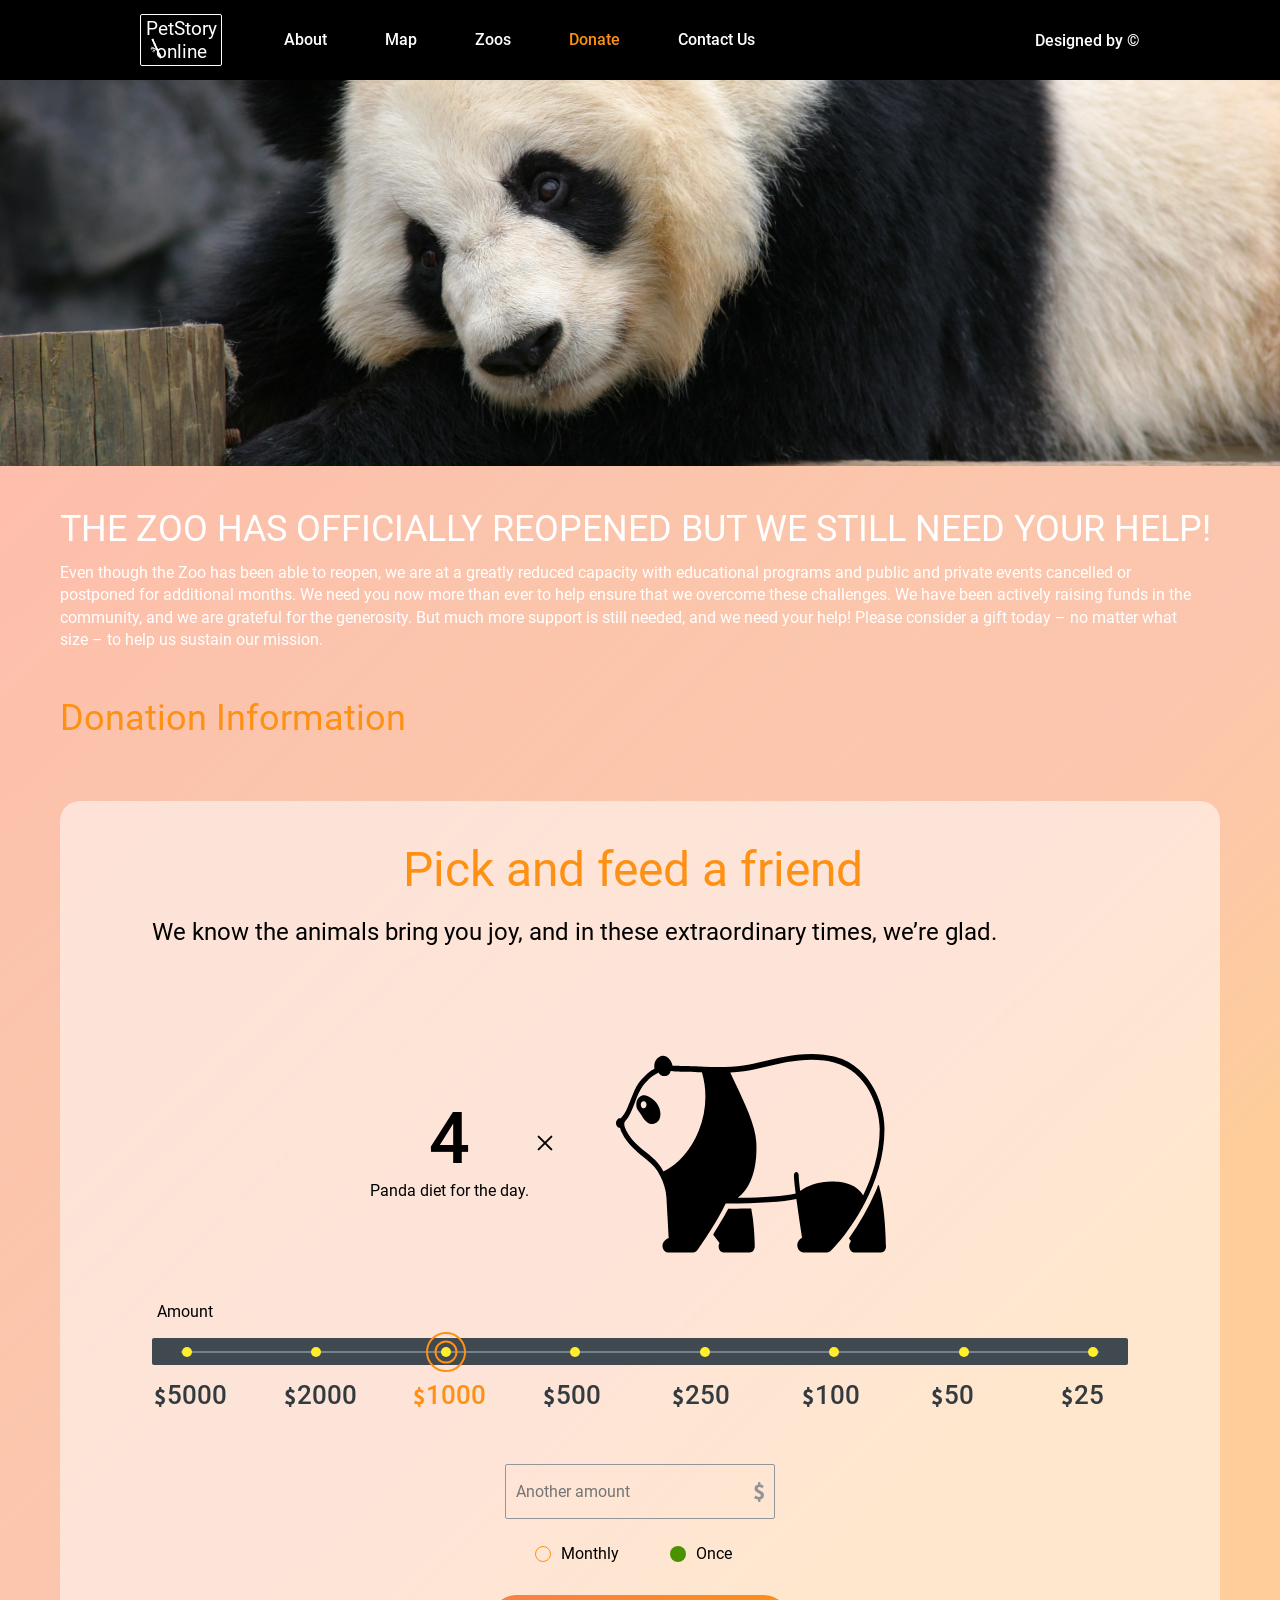
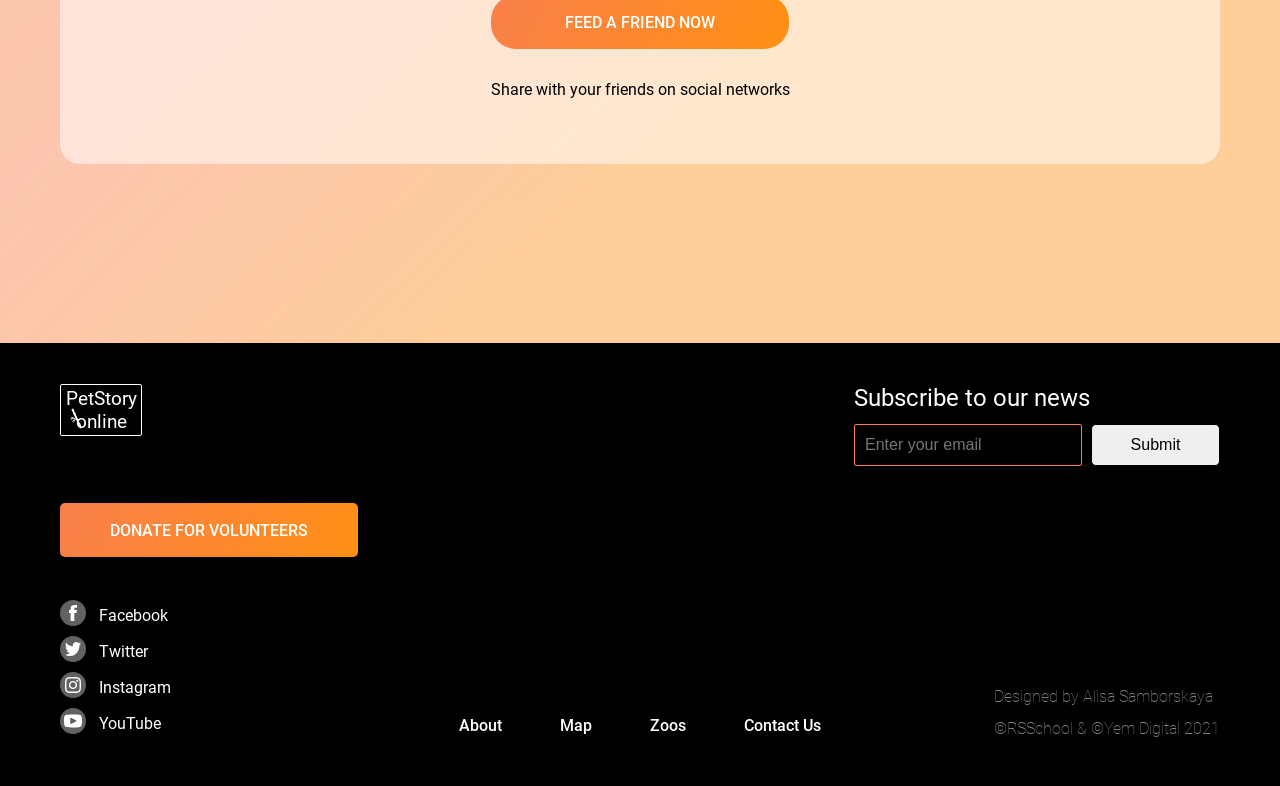
==== online-zoo/pages/donate/index.html @ b8d18939 "refactor: change period input and watch block structure" ====
<!DOCTYPE html>
<html lang="en">
<head>
    <meta charset="UTF-8">
    <meta http-equiv="X-UA-Compatible" content="IE=edge">
    <meta name="viewport" content="width=device-width, initial-scale=1.0">
    <title>Online Zoo</title>
    <link href="style.css" rel="stylesheet">
    <link rel="icon" href="../../assets/icons/panda_icon.png">
</head>
<body>
    <header class="header">
        <div class="nav-wrapper">
            <a href="../../pages/main/index.html" class="logo">
                <h1 class="logo-text">PetStory online</h1>
                <img class="logo-bamboo" src="../../assets/icons/bamboo.svg" alt="Bamboo">
            </a>
            <nav class="nav">
                <ul class="nav-list">
                    <li><a href="../main/index.html" class="nav-link">About</a></li>
                    <li><a href="#map" class="nav-link">Map</a></li>
                    <li><a href="#zoos" class="nav-link">Zoos</a></li>
                    <li><a href="../../pages/donate/index.html" class="nav-link active-link">Donate</a></li>
                    <li><a href="#contacts" class="nav-link">Contact Us</a></li>
                </ul>
            </nav>
        </div>
        <a href="https://www.figma.com/file/jfEFwkXVj1WRq7sUHDr8os/PetStory-online" target="_blank" class="header-credits">Designed by ©</a>
    </header>
    <main class="main">
        <div class="panda-gif-wrapper">
            <div class="panda-gif"></div>
            <div class="panda-text">Thanks for your donation!</div>
        </div>
        <section class="panda-block"></section>
        <section class="donations">
            <div class="donation-wrapper">
                <h2 class="donation-title">THE ZOO HAS OFFICIALLY REOPENED BUT WE STILL NEED YOUR HELP!</h2>
                <div class="donation-description">
                    Even though the Zoo has been able to reopen, we are at a greatly reduced capacity with educational programs and public and private events cancelled or postponed for additional months. We need you now more than ever to help ensure that we overcome these challenges. We have been actively raising funds in the community, and we are grateful for the generosity.  But much more support is still needed, and we need your help! Please consider a gift today – no matter what size – to help us sustain our mission.
                </div>
                <div class="donation-subtitle">Donation Information</div>
                <div class="donation-info-block">
                    <h2 class="info-title">Pick and feed a friend</h2>
                    <div class="info-description">We know the animals bring you joy, and in these extraordinary times, we’re glad.</div>
                    <div class="diet-block">
                        <div class="diet-amount">
                            <div class="diet-amount-number">4</div>
                            <div class="diet-amount-description">Panda diet for the day.</div>
                        </div>
                        <div class="diet-separator"></div>
                        <div class="diet-animal"></div>
                    </div>
                    <div class="amount-wrapper">
                        <div class="form-name">Amount</div>
                        <div class="progress-bar-wrapper">
                            <div class="form-inner-line"></div>
                            <form class="progress-bar">
                                <div class="amount-item">
                                    <input class="amount-radio" type="radio" id="amount-5000" name="amount" value="amount">
                                    <div class="line-dot"></div>
                                    <label for="amount-5000" class="form-line-label">
                                        <div class="dollar"></div>
                                        <p class="amount-text">5000</p>
                                    </label>     
                                </div>
                                <div class="amount-item">
                                    <input class="amount-radio" type="radio" id="amount-2000" name="amount" value="amount">
                                    <div class="line-dot"></div>
                                    <label for="amount-2000" class="form-line-label">
                                        <div class="dollar"></div>
                                        <p class="amount-text">2000</p>
                                    </label>     
                                </div>
                                <div class="amount-item">
                                    <input class="amount-radio" type="radio" id="amount-1000" name="amount" value="amount" checked>
                                    <div class="line-dot"></div>
                                    <label for="amount-1000" class="form-line-label">
                                        <div class="dollar"></div>
                                        <p class="amount-text">1000</p>
                                    </label>     
                                </div>
                                <div class="amount-item">
                                    <input class="amount-radio" type="radio" id="amount-500" name="amount" value="amount">
                                    <div class="line-dot"></div>
                                    <label for="amount-500" class="form-line-label">
                                        <div class="dollar"></div>
                                        <p class="amount-text">500</p>
                                    </label>     
                                </div>
                                <div class="amount-item">
                                    <input class="amount-radio" type="radio" id="amount-250" name="amount" value="amount">
                                    <div class="line-dot"></div>
                                    <label for="amount-250" class="form-line-label">
                                        <div class="dollar"></div>
                                        <p class="amount-text">250</p>
                                    </label>     
                                </div>
                                <div class="amount-item">
                                    <input class="amount-radio" type="radio" id="amount-100" name="amount" value="amount">
                                    <div class="line-dot"></div>
                                    <label for="amount-100" class="form-line-label">
                                        <div class="dollar"></div>
                                        <p class="amount-text">100</p>
                                    </label>     
                                </div>
                                <div class="amount-item">
                                    <input class="amount-radio" type="radio" id="amount-50" name="amount" value="amount">
                                    <div class="line-dot"></div>
                                    <label for="amount-50" class="form-line-label">
                                        <div class="dollar"></div>
                                        <p class="amount-text">50</p>
                                    </label>     
                                </div>
                                <div class="amount-item">
                                    <input class="amount-radio" type="radio" id="amount-25" name="amount" value="amount">
                                    <div class="line-dot"></div>
                                    <label for="amount-25" class="form-line-label">
                                        <div class="dollar"></div>
                                        <p class="amount-text">25</p>
                                    </label>     
                                </div>
                            </form>
                        </div>
                    </div>
                    <form class="input-form">
                        <input class="amount-input" type="number" max="9999" placeholder="Another amount" title="Значение должно быть меньше или равно 9999">
                    </form>
                    <form class="period-form">
                        <div class="period-item">
                            <input class="period-option" type="radio" id="monthly" name="period" value="period">
                            <div class="period-option-dot"></div>
                            <label for="monthly">Monthly</label>   
                        </div>
                        <div class="period-item">
                            <input class="period-option" type="radio" id="once" name="period" value="period" checked>
                            <div class="period-option-dot"></div>
                            <label for="once">Once</label>
                        </div>
                    </form>
                    <button class="feed-button">Feed a friend now</button>
                    <p class="share-text">Share with your friends on social networks</p>
                </div>
            </div>
        </section>
    </main>
    <footer class="footer">
        <div class="footer-wrapper">
            <a href="../../pages/main/index.html" class="logo">
                <div class="logo-text">PetStory online</div>
                <img class="logo-bamboo" src="../../assets/icons/bamboo.svg" alt="Bamboo">
            </a>
            <div class="subscription">
                <div class="subscription-wrapper">
                    <div class="subscription-title">Subscribe to our news</div>
                    <div class="subscription-input">
                        <form>
                            <input type="email" id="email" name="email" placeholder="Enter your email">
                            <button class="submit-button">Submit</button>
                        </form>
                    </div>
                </div>
            </div>
            <div class="donation-block">
                <form action="../donate/index.html">
                    <button class="donation-button">Donate for volunteers</button>
                </form>
            </div>
            <div class="social-media">
                <ul class="social-media-list">
                    <li class="social-media-item">
                        <a class="social-media-link" href="https://www.facebook.com/RollingScopesSchool/" target="_blank">
                            <div class="social-media-icon">
                                <img src="../../assets/icons/Fill-211.svg" alt="Facebook icon" width="16" height="16" />
                            </div>
                            Facebook
                        </a>
                    </li>
                    <li class="social-media-item">
                        <a class="social-media-link" href="https://twitter.com/rollingscopes/" target="_blank">
                            <div class="social-media-icon">
                                <img src="../../assets/icons/Fill-172.svg" alt="Twitter icon" width="16" height="16" />
                            </div>
                            Twitter
                        </a>
                    </li>
                    <li class="social-media-item">
                        <a class="social-media-link" href="https://www.instagram.com/rsschool_news/" target="_blank">
                            <div class="social-media-icon">
                                <img src="../../assets/icons/Fill-166.svg" alt="Instagram icon" width="16" height="16" />
                            </div>
                            Instagram
                        </a>
                    </li>
                    <li class="social-media-item">
                        <a class="social-media-link" href="https://www.youtube.com/RollingScopesSchool/" target="_blank">
                            <div class="social-media-icon">
                                <img src="../../assets/icons/Fill-213.svg" alt="Youtube icon" width="18" height="18" />
                            </div>
                            YouTube
                        </a>
                    </li>
                  </ul>
            </div>
            <div class="footer-navigation" id="contacts">
                <nav class="nav">
                    <ul class="nav-list">
                        <li><a href="../../pages/main/index.html" class="nav-link">About</a></li>
                        <li><a href="#map" class="nav-link">Map</a></li>
                        <li><a href="#zoos" class="nav-link">Zoos</a></li>
                        <li><a href="#contacts" class="nav-link">Contact Us</a></li>
                    </ul>
                </nav>
                <div class="credits">
                    <a href="https://www.figma.com/file/jfEFwkXVj1WRq7sUHDr8os/PetStory-online" target="_blank" class="credits-link">
                        <p class="credits-text">Designed by Alisa Samborskaya</p>
                        <p class="credits-text">©RSSchool & ©Yem Digital 2021</p>
                    </a>
                </div>
            </div>
        </div>
    </footer>
    <script src="script.js"></script>
</body>
</html>
---- online-zoo/pages/donate/style.css ----
* {
    box-sizing: border-box;
    scroll-behavior: smooth;
}

@font-face {
    font-family: "RobotoThin"; 
    src: url("../../assets/fonts/Roboto-Thin.ttf") format("truetype"); 
    font-style: normal; 
    font-weight: 100; 
} 

@font-face {
    font-family: "RobotoLight"; 
    src: url("../../assets/fonts/Roboto-Light.ttf") format("truetype"); 
    font-style: normal; 
    font-weight: 300; 
} 

@font-face {
    font-family: "Roboto"; 
    src: url("../../assets/fonts/Roboto-Regular.ttf") format("truetype"); 
    font-style: normal; 
    font-weight: 400; 
} 

@font-face {
    font-family: "RobotoMedium"; 
    src: url("../../assets/fonts/Roboto-Medium.ttf") format("truetype"); 
    font-style: normal; 
    font-weight: 500; 
} 

@font-face {
    font-family: "RobotoBold"; 
    src: url("../../assets/fonts/Roboto-Bold.ttf") format("truetype"); 
    font-style: normal; 
    font-weight: 700; 
} 

body {
    margin: 0 auto;
    font-family: "RobotoMedium", sans-serif;
    font-weight: 500; 
    font-size: 16px;
}

.header {
    display: flex;
    justify-content: space-around;
    align-items: center;
    width: 100%;
    height: 80px;
    position: absolute; 
    color: white;
    background-color: black;
    z-index: 100;   
}

.nav-wrapper {
    display: flex;
}

.logo {
    display: flex;
    align-items: center;
    position: relative;
    width: 82px;
    height: 52px;
    margin-right: 22px;
    text-decoration: none;
    background-color: transparent;
    border: solid white 1px;
    border-radius: 2px;
    cursor: pointer;
}

.logo-text {
    font-family: "Roboto", sans-serif;
    font-weight: 400;
    font-size: 19px;
    text-align: center;
    color: white;
    word-wrap: break-word;
}

.logo-bamboo {
    position: absolute;
    bottom: 6.2px;
    left: 8.5px;
}

.nav-list {
    display: flex;
    flex-direction: row;
    gap: 58px;
    list-style: none;
}

.nav-link {
    color: white;
    text-decoration: none;
    transition: 0.2s;
}

.active-link {
    color: #FE9013;
}

.nav-link:hover {
    color: #FE9013;
    cursor: pointer;
}

.nav-link:active {
    color: #4B9200;
}

.header-credits {
    color: white;
    text-decoration: none;
}

.header-credits:hover {
    color: #FE9013;
}

.header-credits:active {
    color: #4B9200;
}

.main {
    display: flex;
    align-items: center;
    flex-direction: column;
}

.panda-block {
    display: flex;
    position: relative;
    width: 100%;
    height: 386px;
    margin-top: 80px;
    background-image: url('../../assets/images/Giant\ Panda.jfif');
    background-repeat: no-repeat;
    background-size: cover;
    background-position: center;
}

.donations {
    display: flex;
    justify-content: center;
    width: 100%;
    background: linear-gradient(315.75deg, rgba(254, 210, 144, 0.7) 30.06%, #FEBDAB 100.95%, rgba(254, 210, 144, 0.7) 106.36%), linear-gradient(315.75deg, rgba(254, 189, 171, 0.74) 30.06%, rgba(243, 169, 248, 0.66) 50.74%, #E0D8F0 80.49%, #EAF7FE 127.9%, #EAF7FE 149.54%), linear-gradient(315.75deg, rgba(254, 189, 171, 0.74) 30.06%, rgba(243, 169, 248, 0.66) 50.74%, #E0D8F0 80.49%, #EAF7FE 127.9%, #EAF7FE 149.54%);
}

.donation-wrapper {
    width: 100%;
    max-width: 1160px;
    margin-top: 12px;
    color: white;
}

.donation-title {
    font-family: "Roboto", sans-serif;
    font-weight: 400;
    font-size: 36px;
    margin-bottom: 12px;
}

.donation-description {
    width: 99%;
    font-family: "Roboto", sans-serif;
    font-weight: 400;
    font-size: 16px;
    line-height: 22.4px;
    margin-bottom: 46px;
}

.donation-subtitle {
    font-family: "Roboto", sans-serif;
    font-weight: 400;
    font-size: 36px;
    color: #FE9013;
    margin-bottom: 62px;
}

.donation-info-block {
    background: rgba(255, 255, 255, 0.52);
    backdrop-filter: blur(2px);
    border-radius: 20px;
    padding: 40px 92px 35px 92px;
    margin-bottom: 179px;
}

.info-title {
    font-family: "Roboto", sans-serif;
    font-weight: 400;
    font-size: 48px;
    color: #FE9013;
    margin: 0 15px 20px 0;    
    text-align: center;
}

.info-description {
    font-family: "Roboto", sans-serif;
    font-weight: 400;
    font-size: 24px;
    color: black;
    margin-bottom: 74px;
}

.diet-block {
    display: flex;
    justify-content: center;
    align-items: center;
    width: 100%;
    padding-right: 18px;
    margin-bottom: 26px;
    color: black;
}

.diet-amount {
    display: flex;
    flex-direction: column;
    align-items: center;
}

.diet-amount-number {
    font-family: "RobotoMedium", sans-serif;
    font-weight: 500;
    font-size: 72px;
    margin: 0;
    padding: 0;
}

.diet-amount-description {
    font-family: "Roboto", sans-serif;
    font-weight: 400;
    font-size: 16px;
    margin: 0;
    padding: 0;
}

.diet-separator {
    position: relative;
    width: 20px;
    height: 20px;
    margin-right: 60px;
}

.diet-separator:before {
    position: absolute;
    left: 15px;
    bottom: 5px;
    content: ' ';
    height: 20px;
    width: 2px;
    background-color: black;
    border-radius: 10px;
    transform: rotate(45deg);
}

.diet-separator:after {
    position: absolute;
    left: 15px;
    bottom: 5px;
    content: ' ';
    height: 20px;
    width: 2px;
    background-color: black;
    border-radius: 10px;
    transform: rotate(-45deg);
}

.diet-animal {
    width: 284px;
    height: 246px;
    background-image: url('../../assets/icons/panda_widget.svg');
    background-position: center;
    background-repeat: no-repeat;
    margin-top: 10px;
}

.form-name {
    font-family: "Roboto", sans-serif;
    font-weight: 400;
    font-size: 16px;
    color: black;
    padding-left: 5px;
    margin-bottom: 17px;
}

.progress-bar-wrapper {
    display: flex;
    justify-content: center;
    width: 100%;
    height: 27px;
    position: relative;
    background: #404950;
    border-radius: 2px;
    margin-bottom: 99px;
}

.form-inner-line {
    position: absolute;
    top: 13px;
    width: 94%;
    height: 2px;
    margin: 0 20px;
    background-color: #72828E;
}

.progress-bar {
    display: flex;
    justify-content: space-between;
    position: relative;
    top: 5px;
    right: 0px;
    width: 100%;
    height: 27px;
}

.amount-item {
    display: flex;
    align-items: center;
    flex-direction: column;
    gap: 21px;
}

.amount-item:hover .line-dot {
    transform: scale(1.15);
}

.amount-radio {
    transform:scale(5);
    opacity: 0;
    z-index: 1000;
    cursor: pointer;
}

.form-line-label {
    display: flex;
    align-items: center;
    width: 69px;
    cursor: pointer;
}

.amount-text {
    font-family: "RobotoMedium", sans-serif;
    font-weight: 500;
    font-size: 26px;
    color:#333B41;
    margin: 0;
    margin-left: 15px;
    transition: 0.2s;
}

.dots-wrapper {
    position: relative;
    display: flex;
    justify-content: space-between;
    width: 100%;
    padding: 0 30px;
}

.line-dot {
    position: absolute;
    top: 3.6px;
    width: 10px;
    height: 10px;
    background-color: #FFEE2E;
    border-radius: 50%;
    z-index: 100;
    transition: 0.2s;
}

.line-dot::before {
    content: "";
    display: block;
    position: absolute;
    top: 50%;
    left: 50%;
    transform: translate(-50%, -50%);
    border: solid 2px #FE9013;
    border-radius: 50%;
    width: 0px;
    height: 0px;
    opacity: 0;
    z-index: 10;
    transition: 0.2s;
}

.line-dot::after {
    content: "";
    display: block;
    position: absolute;
    top: 50%;
    left: 50%;
    transform: translate(-50%, -50%);
    border: solid 2px #FE9013;
    border-radius: 50%;
    width: 0px;
    height: 0px;
    opacity: 0;
    z-index: 10;
    transition: 0.2s;
}

.dollar {
    position: absolute;
    top: 44px;
    width: 10px;
    height: 20px;
    background: url('../../assets/icons/dollar.svg');
    background-repeat: no-repeat;
    background-position: bottom;
    margin: 0 3px;
    transition: 0.2s;
}

.amount-radio:checked ~ .form-line-label .amount-text {
    color:#FE9013;
}

.amount-radio:checked ~ .form-line-label .dollar {
    background: url('../../assets/icons/dollar_orange.svg');
}

.amount-radio:checked ~ .line-dot::before {
    opacity: 1;
    width: 19px;
    height: 19px;
}

.amount-radio:checked ~ .line-dot::after {
    width: 36px;
    height: 36px;
    opacity: 1;
}

.amount-input::-webkit-outer-spin-button,
.amount-input::-webkit-inner-spin-button {
  -webkit-appearance: none;
  margin: 0;
}

input[type=number] {
  -moz-appearance: textfield;
}

.input-form {
    display: flex;
    flex-direction: column;
    align-items: center;
}

.amount-input {
    position: relative;
    width: 270px;
    height: 55px;
    margin-bottom: 25px;
    padding: 10px;
    border: 1px solid #929699;
    border-radius: 2px;
    outline: none;
    color: #929699;
    font-family: "Roboto", sans-serif;
    font-weight: 400;
    font-size: 16px;
    background: url(../../assets/icons/dollar_gray.svg);
    background-repeat: no-repeat;
    background-position: 96% center;
    transition: 0.2s;
}

.amount-input:valid {
    border: 1px solid #929699;
    color:#929699;
}

.amount-input:focus {
    border: 1px solid #4B9200;
    color:#4B9200;
    background: url(../../assets/icons/dollar_green.svg);
    background-repeat: no-repeat;
    background-position: 96% center;
}

.amount-input:invalid {
    border: 1px solid #D31414;
    color:#D31414;
    background: url(../../assets/icons/dollar_red.svg);
    background-repeat: no-repeat;
    background-position: 96% center;
}

@-webkit-keyframes swing {
    15% {
      -webkit-transform: translateX(9px);
      transform: translateX(9px);
    }
    30% {
      -webkit-transform: translateX(-9px);
      transform: translateX(-9px);
    }
    40% {
      -webkit-transform: translateX(6px);
      transform: translateX(6px);
    }
    50% {
      -webkit-transform: translateX(-6px);
      transform: translateX(-6px);
    }
    65% {
      -webkit-transform: translateX(3px);
      transform: translateX(3px);
    }
    100% {
      -webkit-transform: translateX(0);
      transform: translateX(0);
    }
}
  
@keyframes swing {
    15% {
      -webkit-transform: translateX(9px);
      transform: translateX(9px);
    }
    30% {
      -webkit-transform: translateX(-9px);
      transform: translateX(-9px);
    }
    40% {
      -webkit-transform: translateX(6px);
      transform: translateX(6px);
    }
    50% {
      -webkit-transform: translateX(-6px);
      transform: translateX(-6px);
    }
    65% {
      -webkit-transform: translateX(3px);
      transform: translateX(3px);
    }
    100% {
      -webkit-transform: translateX(0);
      transform: translateX(0);
    }
}

.input-dollar {
    position: absolute;
    right: 10px;
}

.period-form {
    display: flex;
    justify-content: center;
    margin: 0 auto;
    margin-bottom: 32px;
    margin-right: 65px;
    font-family: "Roboto", sans-serif;
    font-weight: 400;
    font-size: 16px;
    color: black;
}

.period-form label {
    cursor: pointer;
}

.period-item {
    display: flex;
}

.period-option {
    margin-left: 45px;
    transform: translateX(10px);
    transform: scale(2.2);
    opacity: 0;
    z-index: 100;
    cursor: pointer;
}

.period-option-dot {
    position: relative;
    top: 2px;
    right: 10px;
    width: 16px;
    height: 16px;
    border: 1px solid #FE9013;
    border-radius: 50%;
    cursor: pointer;
    transition: 0.3s;
}

.period-item:hover .period-option-dot {
    transform: scale(1.2);
}

.period-option:checked ~ .period-option-dot {
    border: none;
    background-color: #4B9200;
}

.share-text {
    font-family: "Roboto", sans-serif;
    font-weight: 400;
    font-size: 16px;
    color: black;
    text-align: center;
    margin-bottom: 30px;
}

.feed-button {
    display: flex;
    justify-content: center;
    align-items: center;
    width: 298px;
    height: 54px;
    margin: auto;
    margin-bottom: 31px;
    background-color: #E47209;
    background-image: linear-gradient(113.96deg, #F9804B 0%, #FE9013 100%);
    border-radius: 25px;
    border: none;
    color: white;
    font-family: "RobotoMedium", sans-serif;
    font-size: 16px;
    text-transform: uppercase;
    transition: 0.2s;
}

.feed-button:hover {
    background: #E47209;
    transform: scale(1.03);
    cursor: pointer;
}

.feed-button:active {
    background: #4B9200;
    transform: scale(1.0);
}

.footer {
    display: flex;
    justify-content: center;
    width: 100%;
    height: 443px;
    color: white;
    background-color: black;
}

.footer-wrapper {
    display: grid; 
    grid-template-columns: 1fr 2.23fr; 
    grid-template-rows: 1.5fr 1.3fr 2.5fr; 
    gap: 0px 0px; 
    grid-template-areas: 
      "logo subscription"
      "donation-block donation-block"
      "social-media footer-navigation";   
    width: 1160px;
    margin-top: 41px;
    margin-bottom: 30px;
}

.donation-block { grid-area: donation-block; }
.subscription { grid-area: subscription; }
.social-media { grid-area: social-media; }
.footer-navigation { grid-area: footer-navigation; }

.subscription {
    display: flex;
    justify-content: flex-end;
    font-family: "Roboto", sans-serif;
    margin-bottom: 37px;
}

.subscription-title {
    font-size: 24px;
    margin-bottom: 12px;
}

.subscription-wrapper {
    display: flex;
    flex-direction: column;
    justify-content: flex-start;
}

#email {
    width: 228px;
    height: 42px;
    margin-right: 5px;
    padding: 10px;
    font-size: 16px;
    color: #BDBDBD;
    background-color: black;
    border: 1px solid #F9804B;
    border-radius: 2px;
    outline: none;
    filter: drop-shadow(0px 4px 4px rgba(0, 0, 0, 0.25));
}

#email:focus {
    border: 1px solid #4B9200;
}

#email:invalid {
    border: 1px solid #D31414;
    color: #D31414;
}

.submit-button {
    width: 129px;
    height: 42px;
    font-size: 16px;
    color: black;
    border: 1px solid black;
    border-radius: 5px;
    cursor: pointer;
}

.submit-button:hover {
    color: #4B9200;
    transform: scale(1.03);
}

.submit-button:active {
    border: 1px solid #4B9200;
    transform: scale(1);
}

.donation-button {
    display: flex;
    justify-content: center;
    align-items: center;
    width: 298px;
    height: 54px;
    margin-bottom: 0;
    border: none;
    border-radius: 5px;
    color: white;
    background-color:#E47209;
    background-image: linear-gradient(113.96deg, #F9804B 1.49%, #FE9013 101.44%);
    font-family: "RobotoMedium", sans-serif;
    font-size: 16px;
    text-transform: uppercase;
    transition: 0.2s;    
}

.donation-button:hover {
    background: #E47209;
    transform: scale(1.03);
    cursor: pointer;
}

.donation-button:active {
    background: #4B9200;
    transform: scale(1.0);
}

.social-media {
    display: flex;
    justify-content: flex-start;
    align-items: flex-start;
    margin-top: 10px;
}

.social-media-list {
    display: flex;
    flex-direction: column;
    margin: 0;
    padding: 0;
    font-family: "Roboto", sans-serif;
    list-style: none;
    text-align: left;
}

.social-media-list li {
    display: flex;
    flex-direction: row;
    align-items: center;
    margin-bottom: 5px;
    cursor: pointer;
}

.social-media-icon img {
    margin: 0 auto;
    vertical-align: middle;
}

.social-media-link {
    display: flex;
    align-items: center;
    color: white;
    text-decoration: none;
    transition: 0.2s;
}

.social-media-link:active .social-media-icon{
    background-color:#4B9200;
}

.social-media-link:active {
    color:#4B9200;
}

.social-media-icon {
    display: flex;
    justify-content: center;
    align-items: center;
    width: 26px;
    height: 26px;
    margin-right: 13px;
    margin-bottom: 5px;
    border-radius: 50%;
    background-color: rgba(196, 196, 196, 0.5);
    transition: 0.2s;
}

.footer-navigation {
    display: flex;
    align-items: flex-end;
    justify-content: space-between;
    margin-bottom: 5px;
}

.credits {
    font-family: "RobotoThin", sans-serif;
    font-weight: 100;
}

.credits-text {
    margin: 13px 0;
}

.credits-link {
    color: rgba(255, 255, 255, 0.5);
    text-decoration: none;
}

.credits-link-hover {
    color: #4B9200;
    border-bottom: 2px solid #4B9200;
}

.panda-gif-wrapper {
    display: flex;
    flex-direction: column;
    justify-content: center;
    align-items: center;
    position: fixed;
    max-width: 1160px;
    width: 60%;
    height: 70%;
    margin: 100px auto;
    padding: 20px;
    background-color: rgba(0, 0, 0, 0.7);
    border-radius: 30px;
    transform: translateY(-150%);
    transition: 0.5s;
    z-index: 1000;
}

.panda-gif {
    width: 600px;
    height: 400px;
    background-repeat: no-repeat;
    background-position: center;
    background-size: cover;
    border-radius: 30px;
    margin-bottom: 30px;
}

.panda-text {
    font-family: "Roboto", sans-serif;
    font-weight: 400;
    font-size: 36px;
    color: white;
}
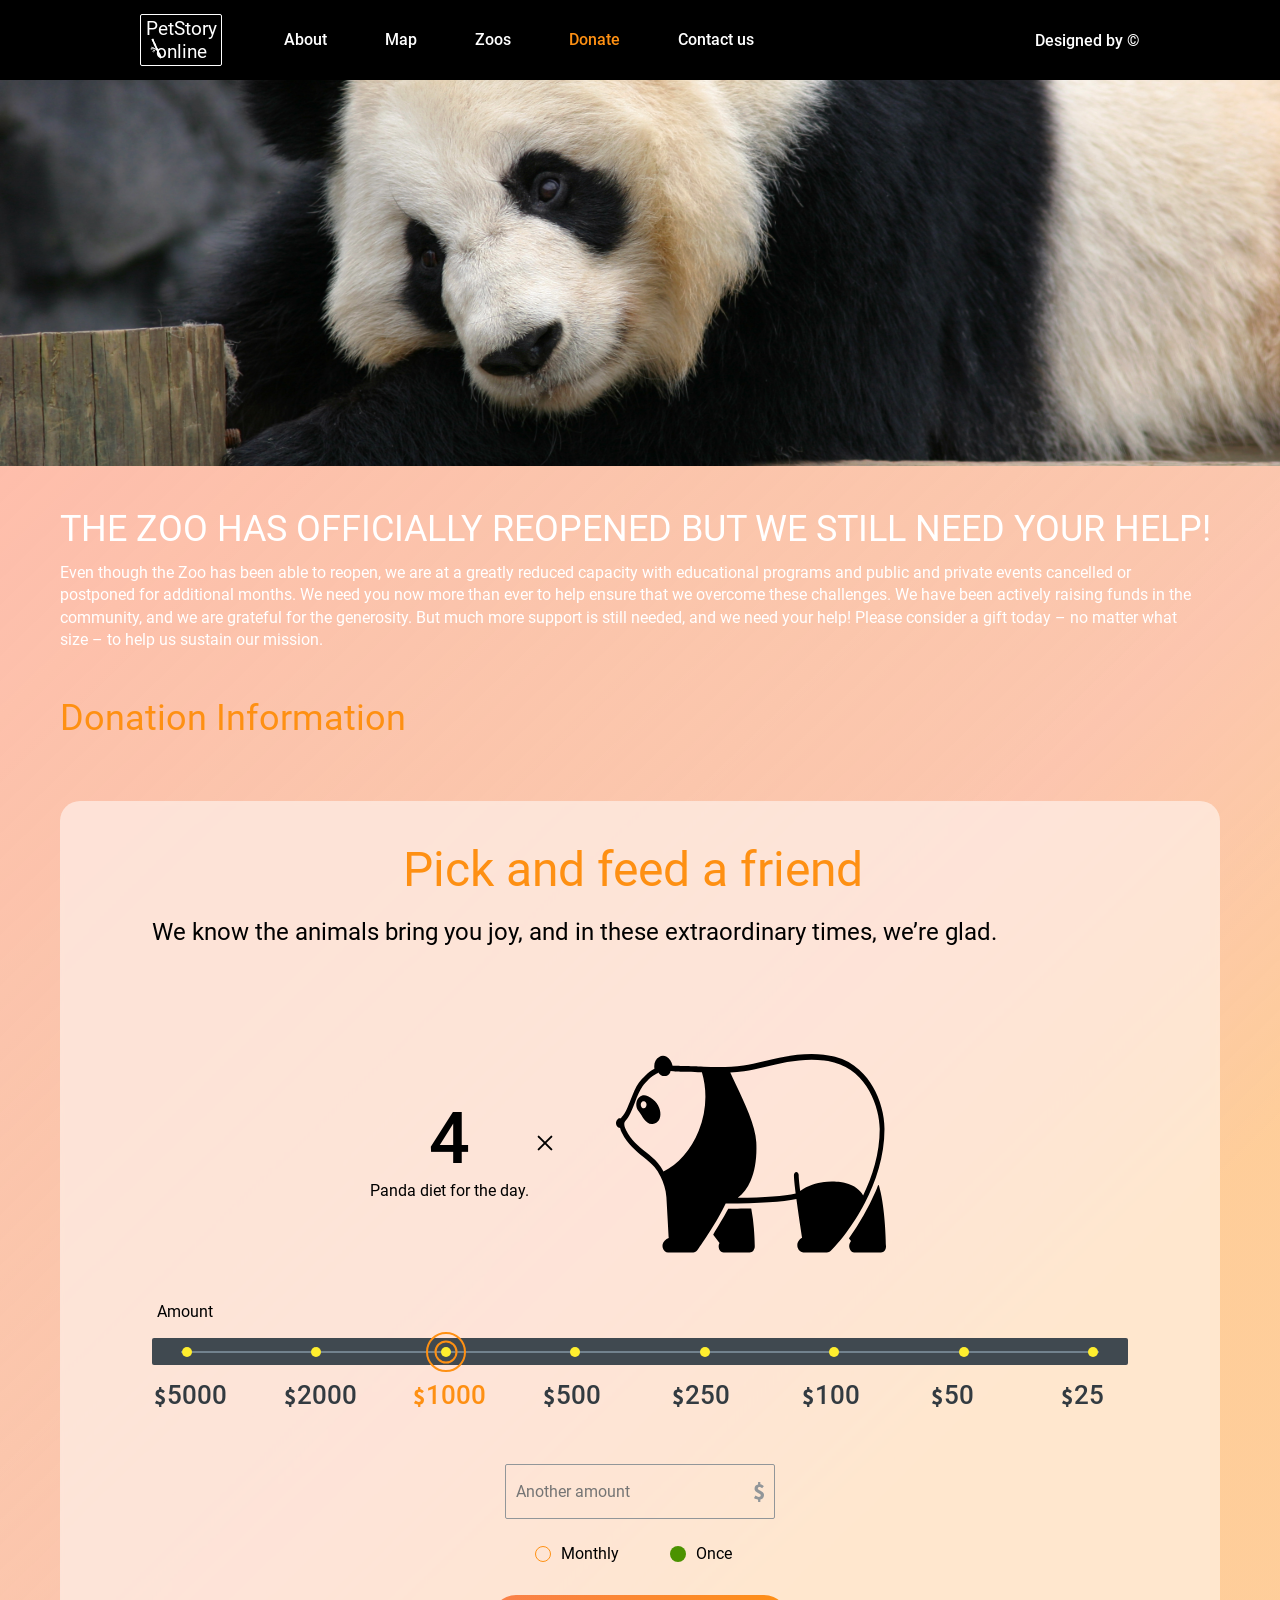
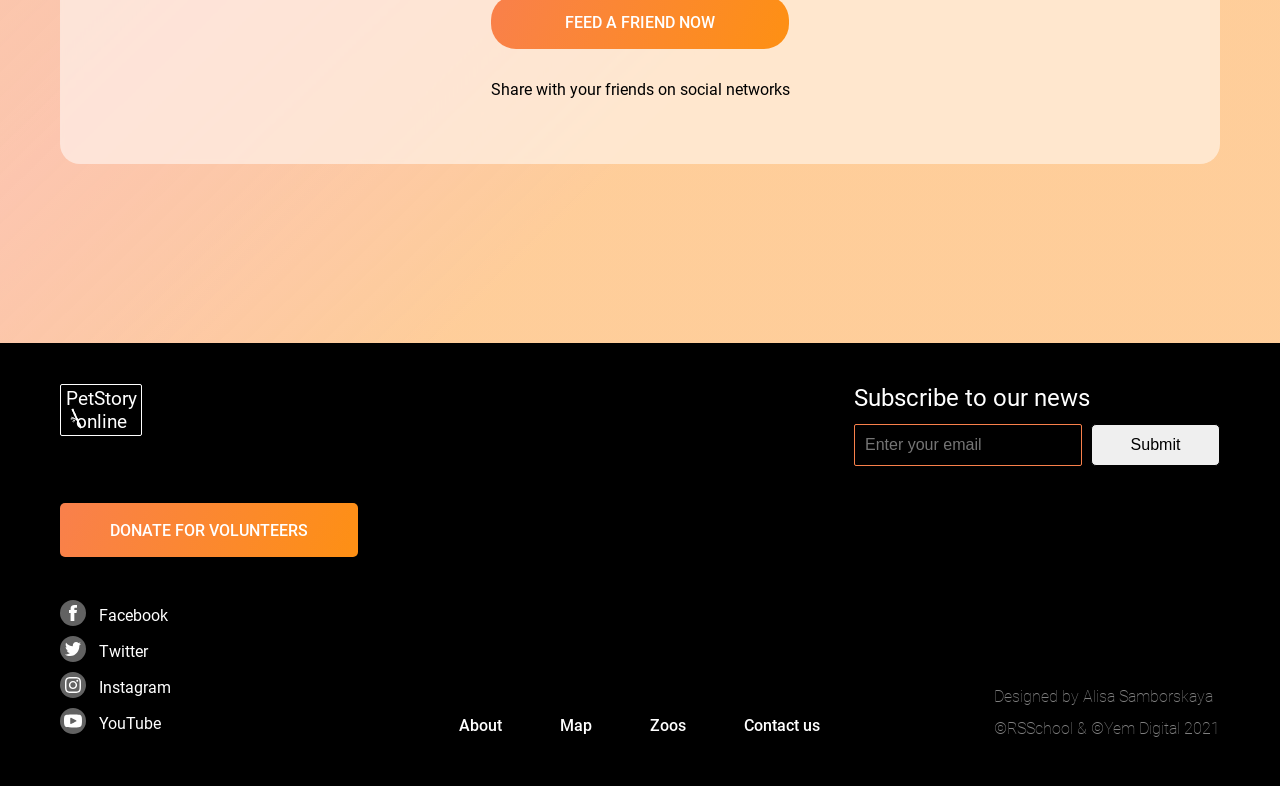
==== commit 6da832b9: "feat: add layout for width 1000" ====
--- a/online-zoo/pages/donate/index.html
+++ b/online-zoo/pages/donate/index.html
@@ -21,7 +21,7 @@
                     <li><a href="#map" class="nav-link">Map</a></li>
                     <li><a href="#zoos" class="nav-link">Zoos</a></li>
                     <li><a href="../../pages/donate/index.html" class="nav-link active-link">Donate</a></li>
-                    <li><a href="#contacts" class="nav-link">Contact Us</a></li>
+                    <li><a href="#contacts" class="nav-link">Contact us</a></li>
                 </ul>
             </nav>
         </div>
@@ -208,7 +208,7 @@
                         <li><a href="../../pages/main/index.html" class="nav-link">About</a></li>
                         <li><a href="#map" class="nav-link">Map</a></li>
                         <li><a href="#zoos" class="nav-link">Zoos</a></li>
-                        <li><a href="#contacts" class="nav-link">Contact Us</a></li>
+                        <li><a href="#contacts" class="nav-link">Contact us</a></li>
                     </ul>
                 </nav>
                 <div class="credits">
--- a/online-zoo/pages/donate/style.css
+++ b/online-zoo/pages/donate/style.css
@@ -807,6 +807,14 @@
     color:#4B9200;
 }
 
+.social-media-link:hover .social-media-icon {
+    transform: translateY(-1px);
+}
+
+.social-media-link:hover {
+    transform: scale(1.05);
+}
+
 .social-media-icon {
     display: flex;
     justify-content: center;
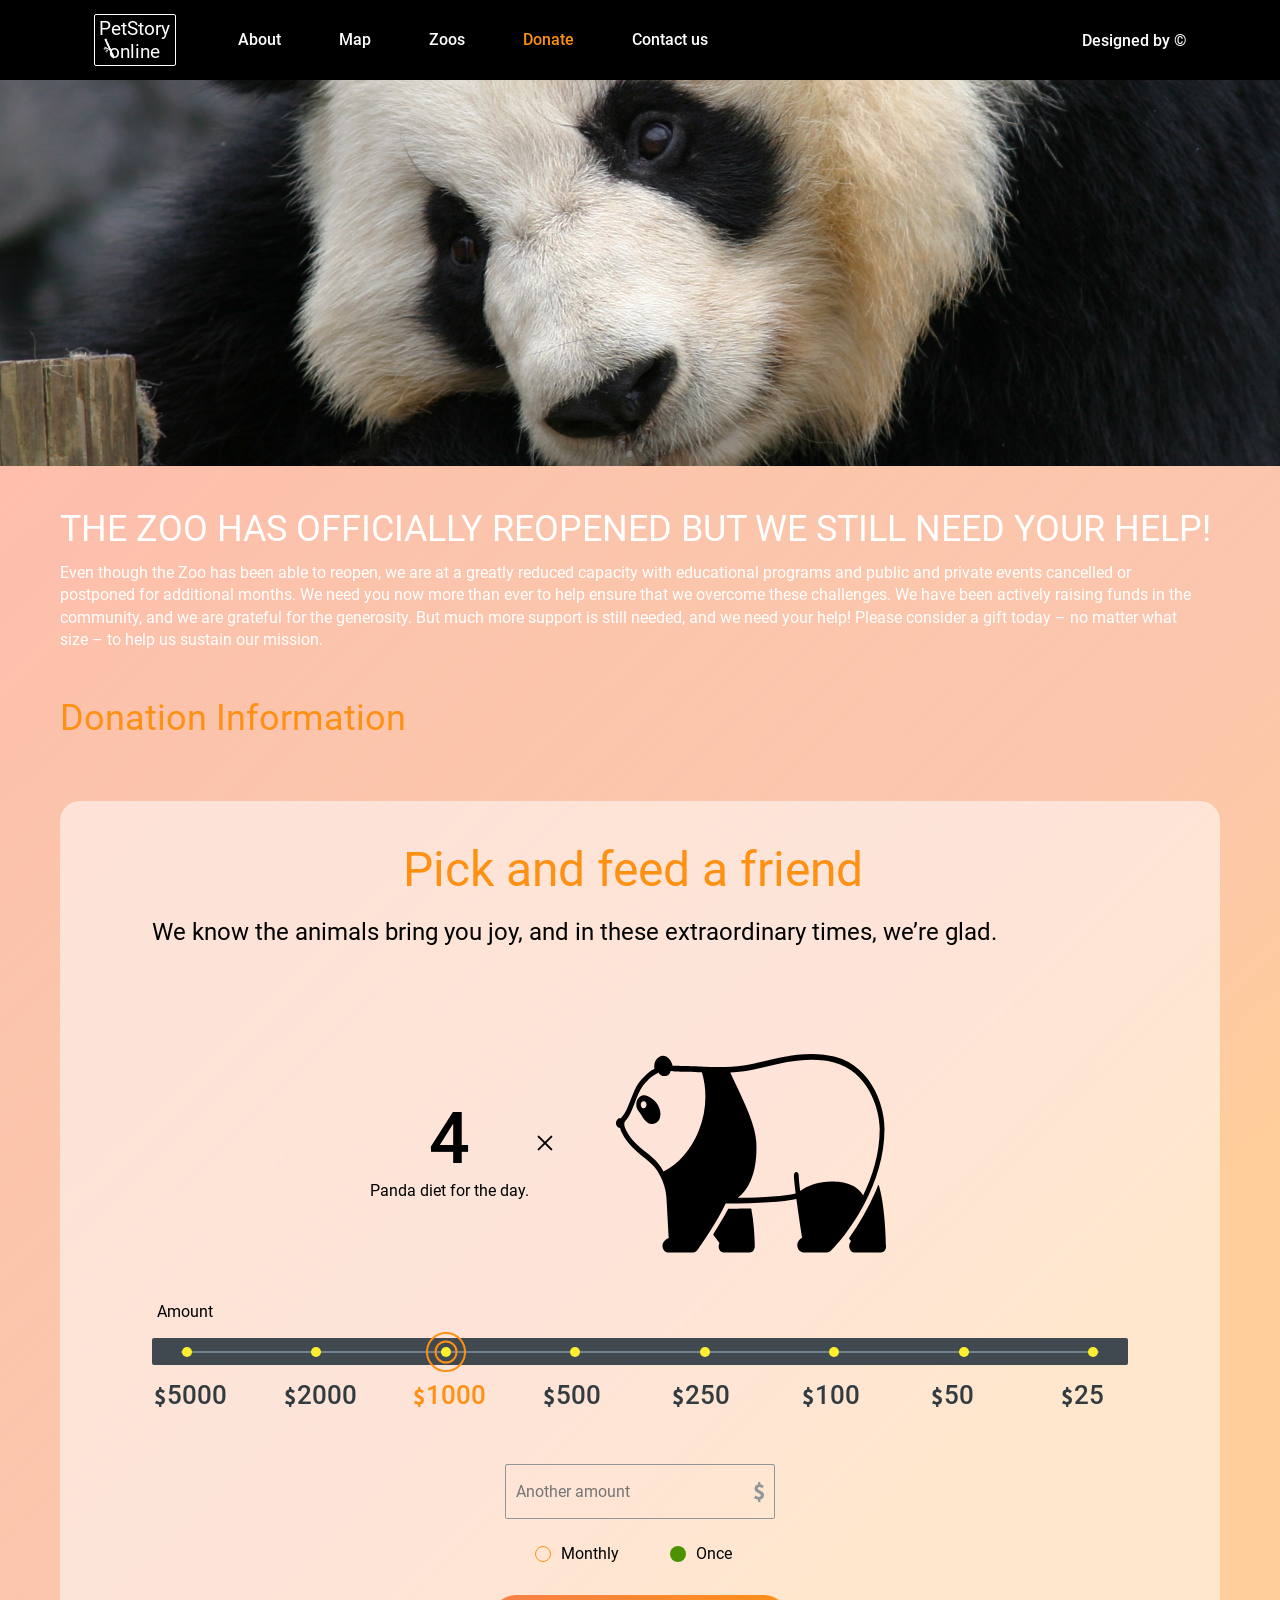
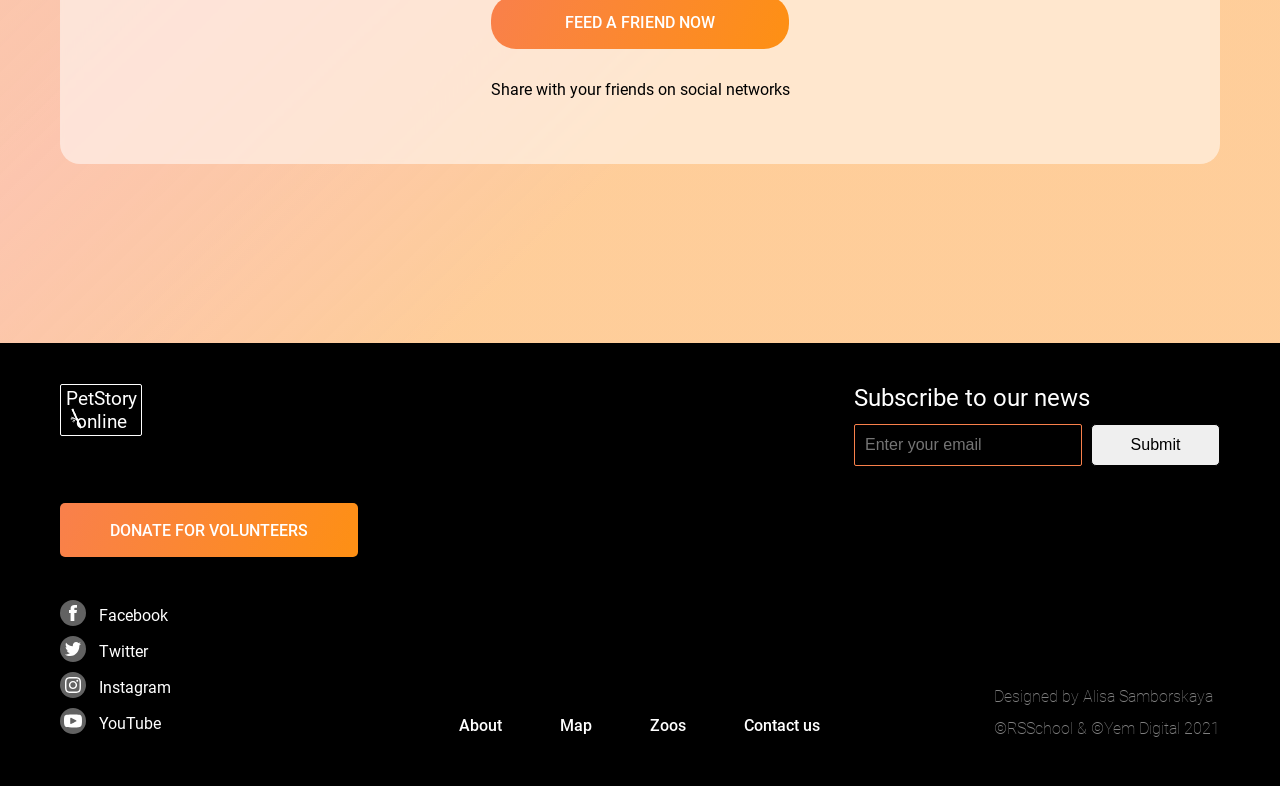
==== commit e3934b67: "feat: add donate page layout for width 640" ====
--- a/online-zoo/pages/donate/index.html
+++ b/online-zoo/pages/donate/index.html
@@ -11,9 +11,9 @@
 <body>
     <header class="header">
         <div class="nav-wrapper">
-            <a href="../../pages/main/index.html" class="logo">
-                <h1 class="logo-text">PetStory online</h1>
-                <img class="logo-bamboo" src="../../assets/icons/bamboo.svg" alt="Bamboo">
+            <a href="../../pages/main/index.html" class="logo header-logo">
+                <h1 class="logo-text header-logo-text">PetStory online</h1>
+                <img class="logo-bamboo header-logo-text" src="../../assets/icons/bamboo.svg" alt="Bamboo">
             </a>
             <nav class="nav">
                 <ul class="nav-list">
@@ -24,6 +24,9 @@
                     <li><a href="#contacts" class="nav-link">Contact us</a></li>
                 </ul>
             </nav>
+        </div>
+        <div class="burger-menu-button">
+            <span></span>
         </div>
         <a href="https://www.figma.com/file/jfEFwkXVj1WRq7sUHDr8os/PetStory-online" target="_blank" class="header-credits">Designed by ©</a>
     </header>
@@ -173,7 +176,7 @@
                             <div class="social-media-icon">
                                 <img src="../../assets/icons/Fill-211.svg" alt="Facebook icon" width="16" height="16" />
                             </div>
-                            Facebook
+                            <p>Facebook</p>
                         </a>
                     </li>
                     <li class="social-media-item">
@@ -181,7 +184,7 @@
                             <div class="social-media-icon">
                                 <img src="../../assets/icons/Fill-172.svg" alt="Twitter icon" width="16" height="16" />
                             </div>
-                            Twitter
+                            <p>Twitter</p>
                         </a>
                     </li>
                     <li class="social-media-item">
@@ -189,7 +192,7 @@
                             <div class="social-media-icon">
                                 <img src="../../assets/icons/Fill-166.svg" alt="Instagram icon" width="16" height="16" />
                             </div>
-                            Instagram
+                            <p>Instagram</p>
                         </a>
                     </li>
                     <li class="social-media-item">
@@ -197,7 +200,7 @@
                             <div class="social-media-icon">
                                 <img src="../../assets/icons/Fill-213.svg" alt="Youtube icon" width="18" height="18" />
                             </div>
-                            YouTube
+                            <p>YouTube</p>
                         </a>
                     </li>
                   </ul>
--- a/online-zoo/pages/donate/style.css
+++ b/online-zoo/pages/donate/style.css
@@ -799,6 +799,10 @@
     transition: 0.2s;
 }
 
+.social-media-link p {
+    margin: 0;
+}
+
 .social-media-link:active .social-media-icon{
     background-color:#4B9200;
 }
@@ -808,11 +812,11 @@
 }
 
 .social-media-link:hover .social-media-icon {
-    transform: translateY(-1px);
+    transform: scale(1.05);
 }
 
 .social-media-link:hover {
-    transform: scale(1.05);
+    font-size: 17px;
 }
 
 .social-media-icon {
@@ -887,4 +891,310 @@
     font-weight: 400;
     font-size: 36px;
     color: white;
+}
+
+@media (max-width: 1325px) {
+    .panda-block {
+        background-size: 160%;
+        background-position: 29% 50%;
+    }
+
+    .footer-wrapper {
+        margin-left: 50px;
+        margin-right: 50px;
+    }
+}
+
+@media (max-width: 1200px) {
+    .donation-wrapper {
+        margin: 0 30px;
+    }
+}
+
+@media (max-width: 1001px) {
+    .header {
+        justify-content: space-between;
+        padding: 0 30px;
+    }
+
+    .nav-list {
+        gap: 48px;
+    }
+
+    .panda-block {
+        height: 390px;
+    }
+    
+    .donation-title {
+        line-height: 46.8px;
+        margin: 40px 100px 30px 0;
+    }
+
+    .donation-subtitle {
+        margin-bottom: 42px;
+    }
+
+    .donation-info-block {
+        padding: 20px 47px 18px 47px;
+        margin-bottom: 30px;
+    }
+
+    .info-title {
+        margin-bottom: 10px;
+    }
+
+    .diet-amount {
+        margin-right: 5px;
+    }
+
+    .diet-animal {
+        margin-right: 5px;
+    }
+
+    .amount-item:first-of-type {
+        display: none;
+    }
+
+    .progress-bar-wrapper {
+        width: 95.7%;
+        margin: auto;
+        margin-bottom: 99px;
+    }
+    
+    .form-inner-line {
+        width: 96%;
+    }
+
+    .progress-bar {
+        position: absolute;
+        width: 105%;
+        left: -20px;
+    }
+
+    .form-line-label {
+        padding-left: 17px;
+    }
+
+    .footer-wrapper {
+        margin: 40px 32px 30px 30px;
+        grid-template-columns: 1fr 2.8fr;
+    }
+
+    .subscription-wrapper {
+        margin-right: 32px;
+    }
+
+    .footer-navigation .nav .nav-list {
+        padding-left: 57px;
+    }
+}
+
+@media (max-width: 800px) {
+    .diet-block {
+        padding-right: 0;
+    }
+}
+
+@media (max-width: 641px) {
+    .header {
+        position: fixed;
+        justify-content: space-between;
+        height: 34px;
+        padding: 0 20px;
+    }
+
+    .header .nav-wrapper .nav {
+        display: none;
+    }
+
+    .header-logo {
+        border: none;
+        width: 46.86px;
+    }
+
+    .header-logo-text {
+        font-size: 12.3px;
+    }
+
+    .header-logo-bamboo {
+        height: 20px;
+        width: 6.5px;
+        bottom: 11.2px;
+        left: 3px;
+    }
+
+    .header-credits {
+        display: none;
+    }
+
+    .burger-menu-button {
+        display: block;
+        position: relative;
+        width: 18.5px;
+        height: 10px;
+        cursor: pointer;
+        z-index: 1;
+    }
+
+    .burger-menu-button span, 
+    .burger-menu-button span::before, 
+    .burger-menu-button span::after {
+        display: block;
+        position: absolute;
+        content: '';
+        width: 100%;
+        height: 1.5px;
+        background-color: white;
+        border-radius: 2px;
+    }
+
+    .burger-menu-button span::before {
+        top: 4px;
+    }
+
+    .burger-menu-button span::after {
+        top: 8px;
+    }
+
+    .panda-block {
+        height: 369px;
+        margin: 0;
+        background-size: 215%;
+        background-position: 37% 47%;
+    }
+
+    .donation-wrapper {
+        margin: 0 17px 0 20px;
+    }
+
+    .donation-title {
+        font-size: 24px;
+        line-height: 28.8px;
+        margin: 32px 30px 17px 0;
+    }
+
+    .donation-description {
+        margin-bottom: 30px;
+    }
+
+    .donation-subtitle {
+        margin-bottom: 33px;
+    }
+
+    .donation-info-block {
+        margin-right: 3px;
+        margin-bottom: 46px;
+        padding: 28px 0 1px 0;
+    }
+
+    .info-title {
+        margin: 0 0 21px 0;
+    }
+
+    .info-description {
+        text-align: center;
+        margin-bottom: 65px;
+    }
+
+    .diet-block {
+        padding-right: 15px;
+        margin-bottom: 18px;
+    }
+
+    .diet-animal {
+        margin-top: 8px;
+    }
+
+    .form-name {
+        margin-bottom: 8px;
+    }
+
+    .progress-bar-wrapper {
+        width: 100%;
+    }
+
+    .form-inner-line {
+        width: 87%;
+    }
+
+    .progress-bar {
+        width: 98%;
+        left: 5px;
+    }
+
+    .amount-item:nth-of-type(2),
+    .amount-item:nth-of-type(3) {
+        display: none;
+    }
+    
+    .form-line-label {
+        padding-left: 9px;
+    }
+
+    .amount-input {
+        width: 180px;
+        height: 42px;
+        padding-left: 5px;
+        margin-bottom: 32px;
+        background-position: 95% center;
+    }
+
+    .period-form {
+        margin-right: 70px;
+    }
+
+    .footer {
+        height: 282px;
+    }
+
+    .footer-wrapper {
+        margin: 2px 18px 20px 21px;
+        display: grid; 
+        grid-template-columns: 1fr 1fr; 
+        grid-template-rows: 75px 100px 82px; 
+        gap: 15px 0px;
+        grid-template-areas: 
+        "logo social-media"
+        "donation-block social-media"
+        "footer-navigation footer-navigation"; 
+    }
+    
+    .social-media { grid-area: social-media; }
+    .logo { grid-area: logo; }
+    .footer-navigation { grid-area: footer-navigation; }
+    .donation-block { grid-area: donation-block; }          
+    
+    .footer-wrapper .logo {
+        margin: 11px 5px 0 0;
+    }
+
+    .subscription,
+    .social-media-link p {
+        display: none;
+    }
+
+    .social-media {
+        justify-content: flex-end;
+    }
+
+    .social-media-list li {
+        margin-bottom: 15px;
+    }
+
+    .social-media-icon {
+        margin-right: 0;
+    }
+
+    .donation-block {
+        margin-top: 7px;
+    }
+
+    .footer-navigation .nav .nav-list {
+        gap: 36px;
+        padding-left: 0;
+    }
+
+    .social-media-link:hover .social-media-icon {
+        transform: scale(1.1);
+    }
 }
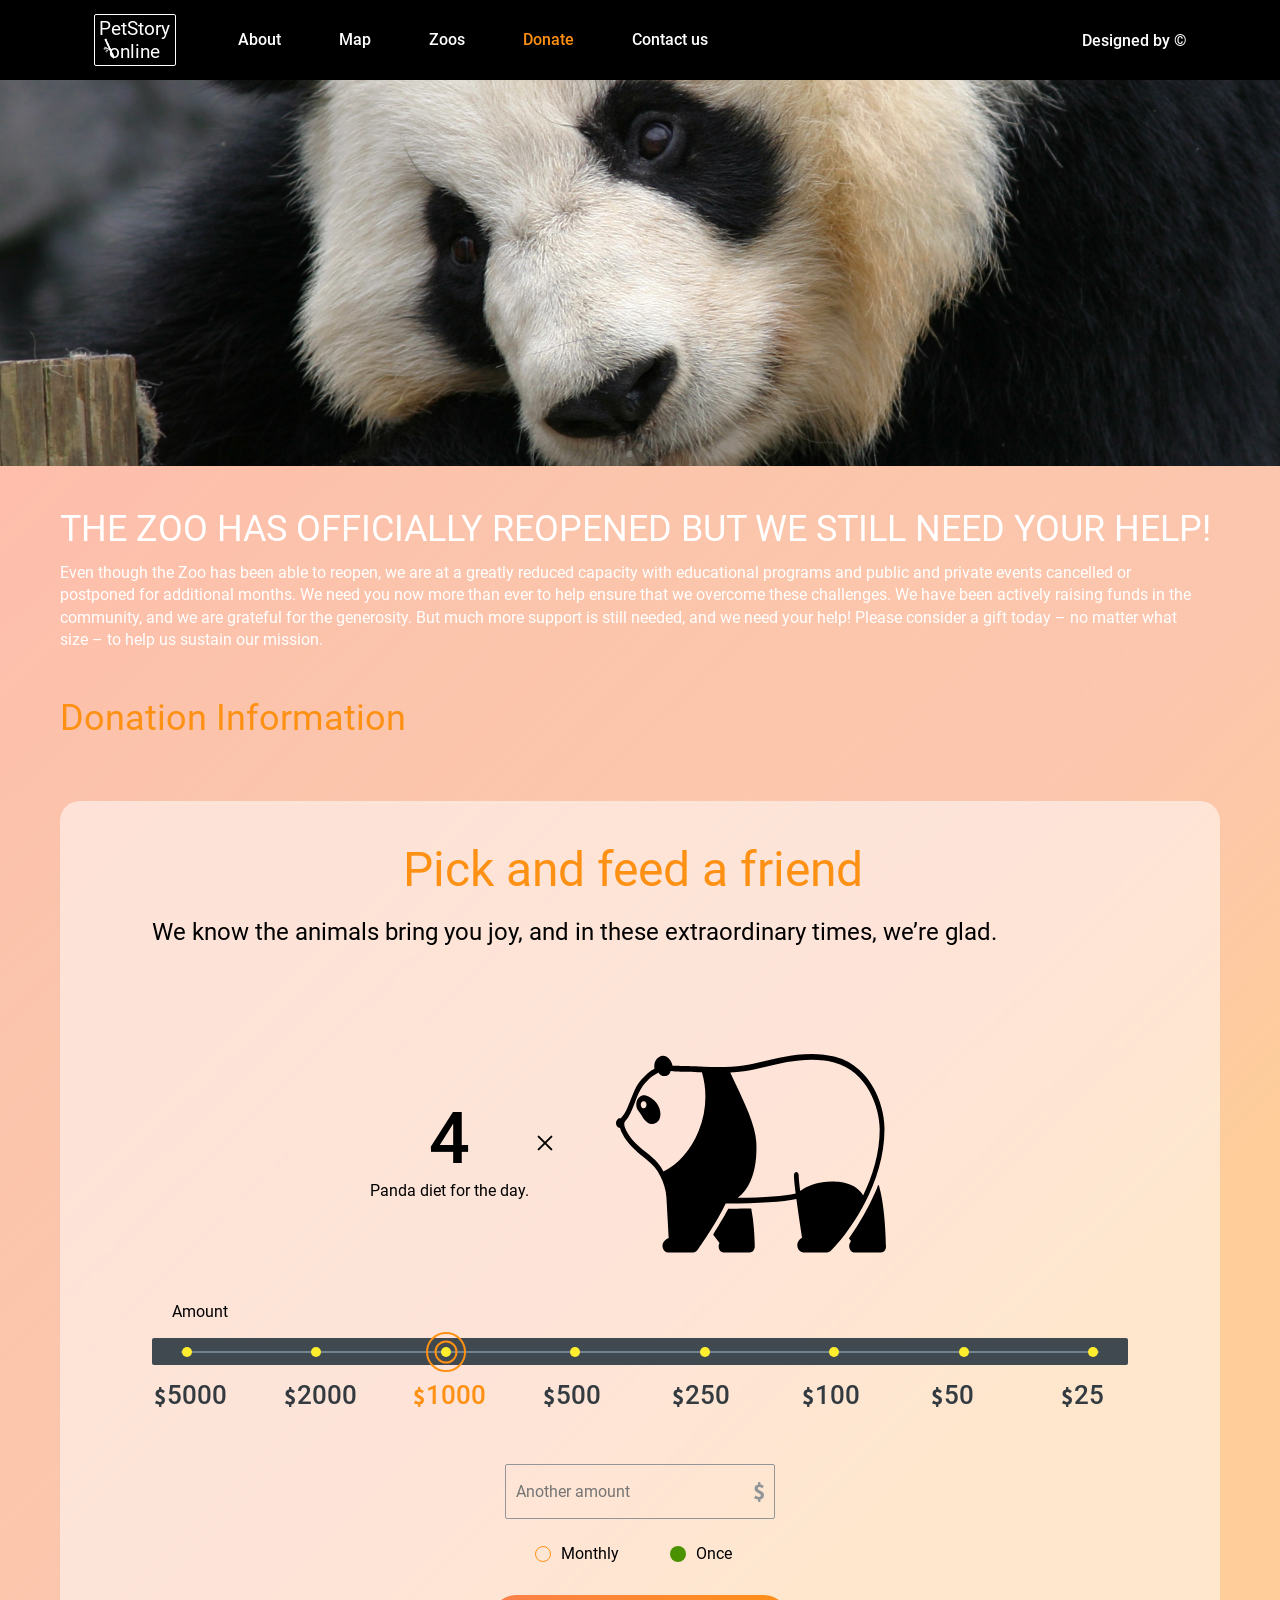
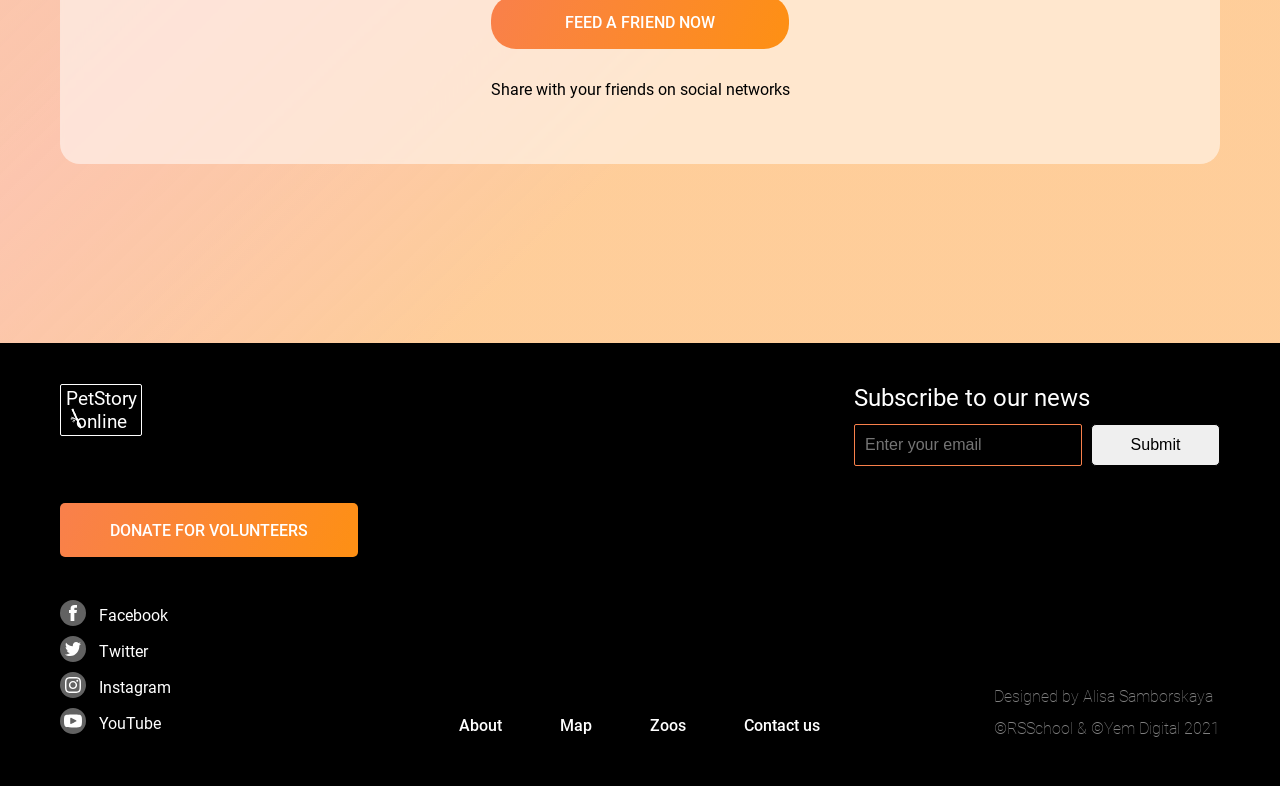
==== commit 43d53db0: "feat: add donate page layout for width 320" ====
--- a/online-zoo/pages/donate/index.html
+++ b/online-zoo/pages/donate/index.html
@@ -13,7 +13,7 @@
         <div class="nav-wrapper">
             <a href="../../pages/main/index.html" class="logo header-logo">
                 <h1 class="logo-text header-logo-text">PetStory online</h1>
-                <img class="logo-bamboo header-logo-text" src="../../assets/icons/bamboo.svg" alt="Bamboo">
+                <img class="logo-bamboo header-logo-bamboo" src="../../assets/icons/bamboo.svg" alt="Bamboo">
             </a>
             <nav class="nav">
                 <ul class="nav-list">
@@ -206,7 +206,7 @@
                   </ul>
             </div>
             <div class="footer-navigation" id="contacts">
-                <nav class="nav">
+                <nav class="nav footer-nav">
                     <ul class="nav-list">
                         <li><a href="../../pages/main/index.html" class="nav-link">About</a></li>
                         <li><a href="#map" class="nav-link">Map</a></li>
--- a/online-zoo/pages/donate/style.css
+++ b/online-zoo/pages/donate/style.css
@@ -287,7 +287,7 @@
     font-weight: 400;
     font-size: 16px;
     color: black;
-    padding-left: 5px;
+    padding-left: 20px;
     margin-bottom: 17px;
 }
 
@@ -951,6 +951,10 @@
         margin-right: 5px;
     }
 
+    .form-name {
+        padding-left: 18px;
+    }
+
     .amount-item:first-of-type {
         display: none;
     }
@@ -975,17 +979,31 @@
         padding-left: 17px;
     }
 
+    .amount-input {
+        margin-bottom: 26px;
+    }
+
+
+    .period-form {
+        margin-right: 69px;   
+        margin-bottom: 31px;
+    }
+
     .footer-wrapper {
         margin: 40px 32px 30px 30px;
-        grid-template-columns: 1fr 2.8fr;
+        grid-template-columns: 1fr 2.75fr;
     }
 
     .subscription-wrapper {
         margin-right: 32px;
     }
 
+    .subscription-title {
+        margin-bottom: 14px;
+    }
+
     .footer-navigation .nav .nav-list {
-        padding-left: 57px;
+        padding-left: 54px;
     }
 }
 
@@ -1107,6 +1125,7 @@
 
     .form-name {
         margin-bottom: 8px;
+        padding-left: 10px;
     }
 
     .progress-bar-wrapper {
@@ -1143,12 +1162,16 @@
         margin-right: 70px;
     }
 
+    .share-text {
+        margin-bottom: 32px;
+    }
+
     .footer {
         height: 282px;
     }
 
     .footer-wrapper {
-        margin: 2px 18px 20px 21px;
+        margin: 2px 20px 20px 21px;
         display: grid; 
         grid-template-columns: 1fr 1fr; 
         grid-template-rows: 75px 100px 82px; 
@@ -1186,7 +1209,7 @@
     }
 
     .donation-block {
-        margin-top: 7px;
+        margin-top: 5px;
     }
 
     .footer-navigation .nav .nav-list {
@@ -1197,4 +1220,258 @@
     .social-media-link:hover .social-media-icon {
         transform: scale(1.1);
     }
+}
+
+@media (max-width: 615px) {
+    .diet-animal {
+        background-size: 100%;
+    }
+
+    .footer-wrapper {
+        margin: 5px 10px;
+        display: grid; 
+        grid-template-columns: 1fr; 
+        grid-template-rows: 1fr 1fr 1fr 1fr; 
+        gap: 15px 0px; 
+        grid-template-areas: 
+        "logo"
+        "social-media"
+        "donation-block"
+        "footer-navigation"; 
+    }
+
+    .logo { grid-area: logo; }
+    .social-media { grid-area: social-media; }
+    .donation-block { grid-area: donation-block; }
+    .footer-navigation { grid-area: footer-navigation; }
+
+    .footer {
+        height: 334px;
+    }
+
+    .footer-wrapper .logo {
+        width: 130px;
+        margin: 0 auto;
+        border: none;
+    }
+
+    .footer-wrapper .logo .logo-bamboo {
+        bottom: 19.2px;
+        left: 71.5px;
+    }
+    
+    .social-media {
+        justify-content: center;
+        margin-top: 0;
+    }
+
+    .social-media-list {
+        flex-direction: row;
+        gap: 30px;
+    }
+
+    .donation-block {
+        margin: 0;
+        transform: translateY(-3px);
+    }
+
+    .footer-navigation {
+        flex-wrap: wrap;
+        justify-content: flex-end;
+    }
+
+    .footer-nav {
+        order: 2;
+        margin: 0 auto;
+    }
+
+    .footer-navigation .nav .nav-list {
+        gap: 30px;
+    }
+    
+    .credits {
+        order: 1;
+        font-size: 15px;
+    }
+}
+
+@media (max-width: 450px) {
+    .panda-block {
+        height: 221px;
+        background-size: 240%;
+        background-position: 33.5% 44%;
+    }
+
+    .donation-wrapper {
+        margin: 0 0 21px 0;
+    }
+
+    .donation-title {
+        margin: 32px 20px 17px 10px;
+    }
+
+    .donation-description {
+        width: 93%;
+        line-height: 22.2px;
+        margin: 0 0 29px 10px;
+    }
+
+    .donation-subtitle {
+        font-size: 24px;
+        margin-left: 10px;
+        margin-bottom: 29px;
+    }
+
+    .donation-info-block {
+        margin: 0 10px;
+        padding: 20px 0 1px 0;
+    }
+
+    .info-title {
+        font-size: 24px;
+        margin-bottom: 9px;
+    }
+
+    .info-description {
+        font-size: 16px;
+        line-height: 22.4px;
+        margin-bottom: 25px;
+    }
+
+    .diet-block {
+        margin-bottom: 0;
+    }
+
+    .diet-amount {
+        margin-right: 0;
+    }
+
+    .diet-amount-number {
+        font-size: 40.6px;
+    }
+
+    .diet-amount-description {
+        font-size: 9.02px;
+    }
+
+    .diet-separator {
+        margin-right: 13px;
+        width: 12px;
+        height: 12px;
+        right: 5px;
+        top: 2px;
+    }
+
+    .diet-separator:after,
+    .diet-separator:before {
+        height: 10px;
+        width: 1px;
+    }
+
+    .diet-animal {
+        position: relative;
+        left: 5px;
+        width: 150px;
+        height: 120px;
+        margin-right: 0;
+        margin-left: 20px;
+    }
+
+    .form-name {
+        padding-left: 0;
+        margin-bottom: 11px;
+    }
+
+    .progress-bar-wrapper {
+        height: 13.5px;
+        margin-bottom: 49px;
+    }
+
+    .form-inner-line {
+        height: 1px;
+        top: 6px;
+    }
+
+    .progress-bar {
+        width: 94%;
+        top: 0;
+        left: 8px;
+    }
+
+    .amount-item {
+        gap: 7px;
+    }
+
+    .line-dot {
+        width: 5px;
+        height: 5px;
+    }
+
+    .amount-radio:checked ~ .line-dot::before {
+        width: 8.5px;
+        height: 8.5px;
+        border: solid 1.5px #FE9013;
+    }
+
+    .amount-radio:checked ~ .line-dot::after {
+        width: 17px;
+        height: 17px;
+        border: solid 1.5px #FE9013;
+    }
+    
+    .form-line-label {
+        width: 21px;
+        padding-left: 0;
+    }
+
+    .amount-text {
+        font-size: 13px;
+        margin-left: 6px;
+    }
+
+    .dollar {
+        width: 5px;
+        height: 10px;
+        margin: 0 8px 0 0;
+        background-size: 100%;
+        top: unset;
+    }
+
+    .amount-radio:checked ~ .form-line-label .dollar {
+        background-size: 100%;
+    }
+
+    .amount-radio {
+        transform: scale(3);
+        margin: 0;
+    }
+
+    .amount-input {
+        margin-bottom: 25px;
+    }
+
+    .period-form {
+        margin-right: 72px;
+        margin-bottom: 30px;
+    }
+
+    .share-text {
+        font-size: 15.95px;
+        margin-bottom: 21px;
+    }
+
+    .donation-block {
+        transform: translateY(-5px);
+    }
+
+    .credits {
+        position: relative;
+        top: -3px;
+    }
+}
+
+@media (max-width: 321px) {
+    .header {
+        padding: 0 10px;
+    }
 }
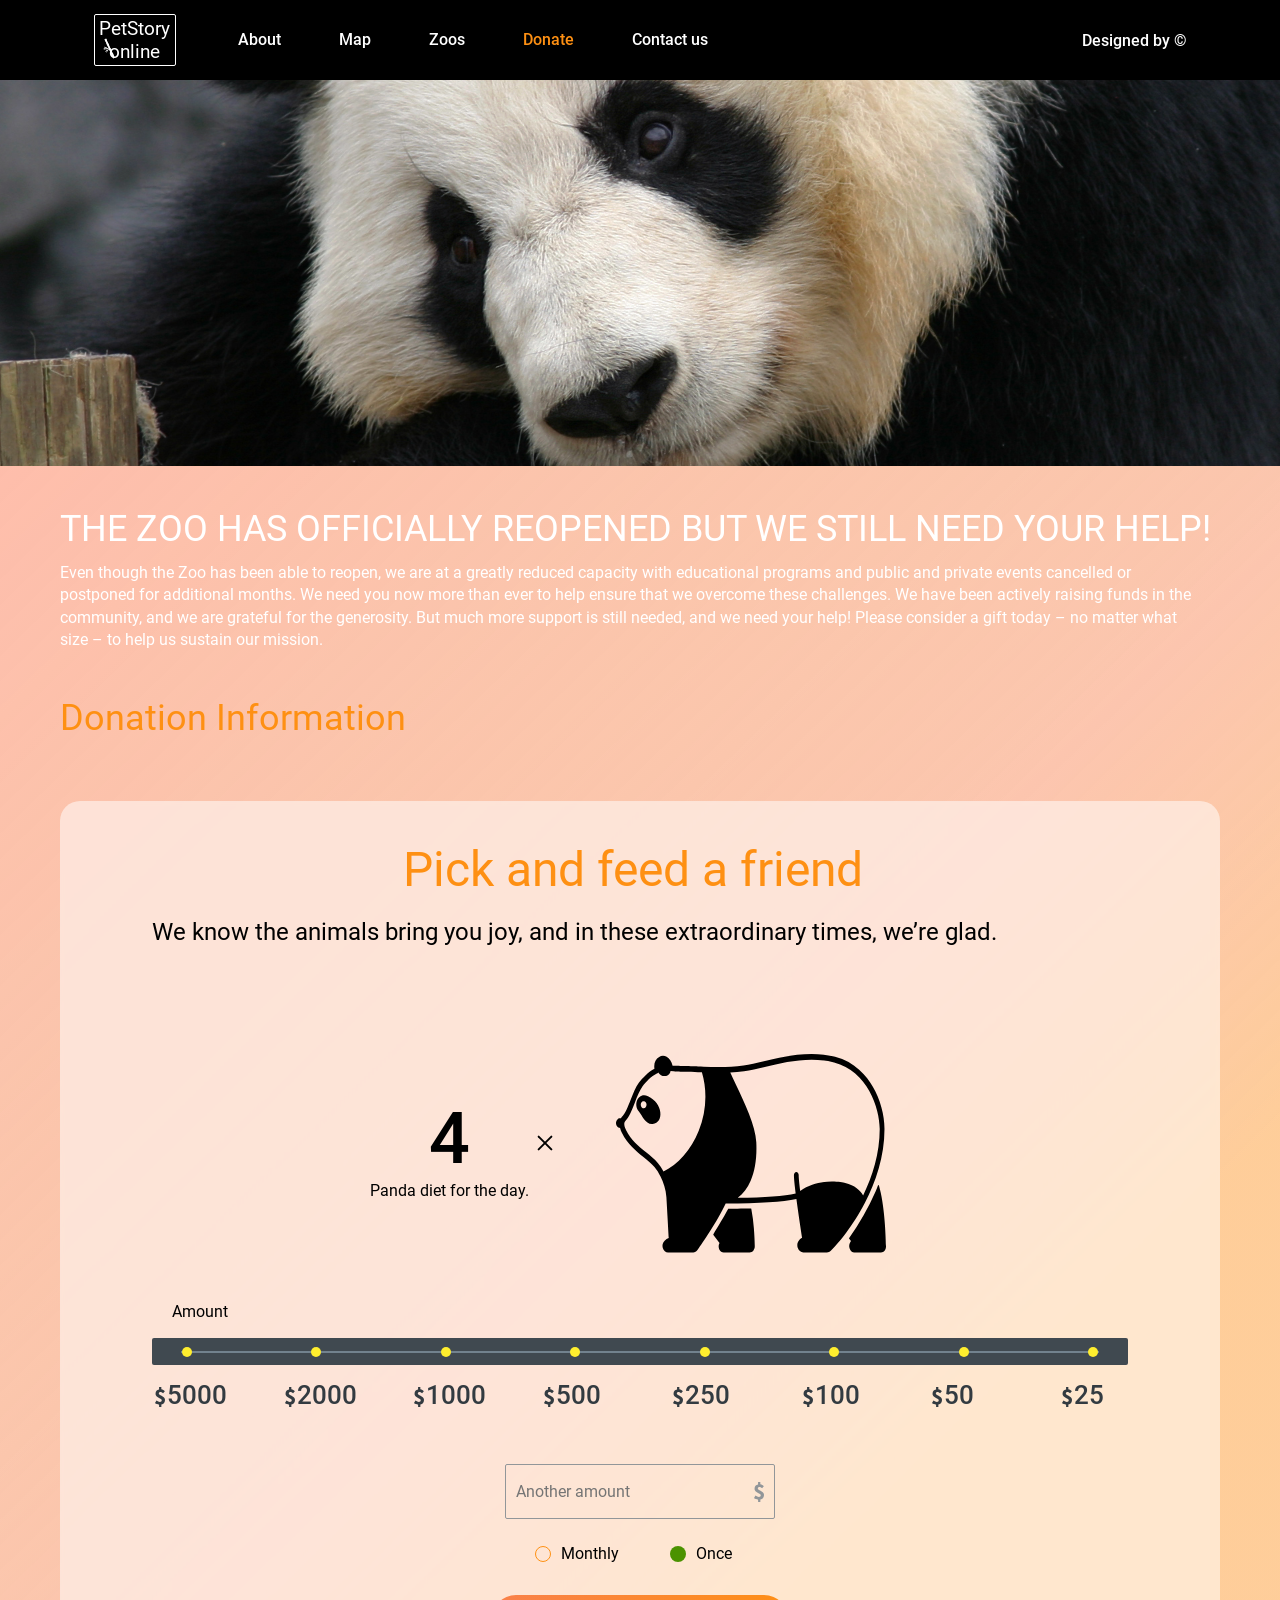
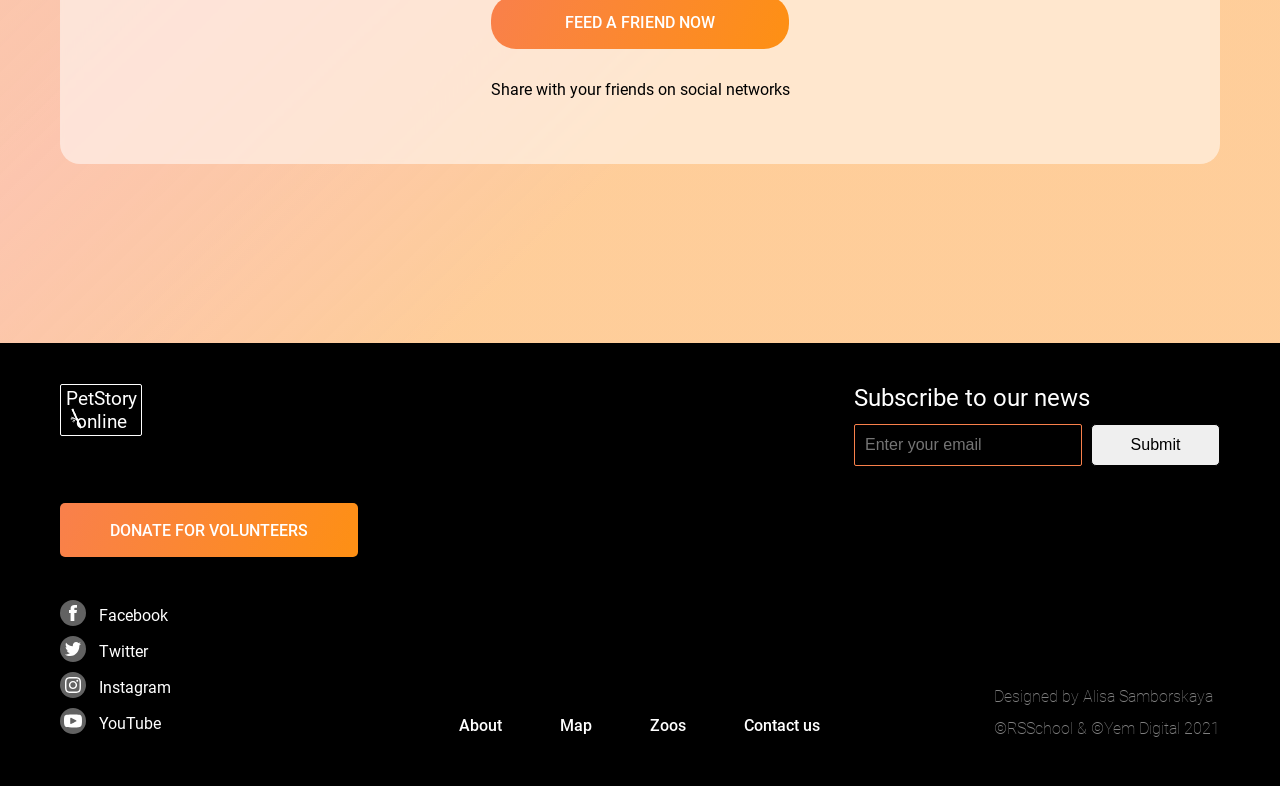
==== commit 49deb778: "feat: add closing button for burger menu" ====
--- a/online-zoo/pages/donate/index.html
+++ b/online-zoo/pages/donate/index.html
@@ -9,6 +9,7 @@
     <link rel="icon" href="../../assets/icons/panda_icon.png">
 </head>
 <body>
+    <div class="dark"></div>
     <header class="header">
         <div class="nav-wrapper">
             <a href="../../pages/main/index.html" class="logo header-logo">
@@ -28,6 +29,26 @@
         <div class="burger-menu-button">
             <span></span>
         </div>
+        <div class="burger-menu">
+            <a href="../../pages/main/index.html" class="logo burger-logo">
+                <div class="logo-text burger-logo-text">PetStory online</div>
+                <img class="logo-bamboo burger-logo-bamboo" src="../../assets/icons/bamboo.svg" alt="Bamboo">
+            </a>
+            <nav class="burger-nav">
+                <ul class="burger-nav-list">
+                    <li><a href="#" class="burger-nav-link">About</a></li>
+                    <li><a href="#map" class="burger-nav-link">Map</a></li>
+                    <li><a href="#zoos" class="burger-nav-link">Zoos</a></li>
+                    <li><a href="../donate/index.html" class="burger-nav-link">Donate</a></li>
+                    <li><a href="#contacts" class="burger-nav-link">Contact us</a></li>
+                    <li><a href="https://www.figma.com/file/jfEFwkXVj1WRq7sUHDr8os/PetStory-online" target="_blank" class="burger-credits">Designed by ©</a></li>
+                </ul>
+            </nav>
+            <div class="close-button">
+                <span class="close-line"></span>
+                <span class="close-line"></span>
+            </div>
+        </div>
         <a href="https://www.figma.com/file/jfEFwkXVj1WRq7sUHDr8os/PetStory-online" target="_blank" class="header-credits">Designed by ©</a>
     </header>
     <main class="main">
@@ -76,7 +97,7 @@
                                     </label>     
                                 </div>
                                 <div class="amount-item">
-                                    <input class="amount-radio" type="radio" id="amount-1000" name="amount" value="amount" checked>
+                                    <input class="amount-radio" type="radio" id="amount-1000" name="amount" value="amount">
                                     <div class="line-dot"></div>
                                     <label for="amount-1000" class="form-line-label">
                                         <div class="dollar"></div>
--- a/online-zoo/pages/donate/style.css
+++ b/online-zoo/pages/donate/style.css
@@ -43,6 +43,16 @@
     font-family: "RobotoMedium", sans-serif;
     font-weight: 500; 
     font-size: 16px;
+}
+
+.dark {
+    width: 100%;
+    height: 100%;
+    position: fixed;
+    background-color: rgba(0, 0, 0, 0.5);
+    z-index: 100;
+    transition: 0.5s;
+    display: none;
 }
 
 .header {
@@ -55,6 +65,80 @@
     color: white;
     background-color: black;
     z-index: 100;   
+}
+
+.burger-menu {
+    width: 100%;
+    height: 329px;
+    position: absolute;
+    top: 0;
+    left: 0;
+    display: flex;
+    flex-direction: column;
+    justify-content: flex-start;
+    align-items: flex-start;
+    background-color: white;
+    color: black;
+    padding: 10px;
+    z-index: 1000;
+    transition: 0.5s;
+    transform: translateX(100%);
+}
+
+.burger-nav-list {
+    display: flex;
+    flex-direction: column;
+    gap: 15px;
+    padding: 0;
+    list-style: none;
+}
+
+.burger-nav-link,
+.burger-credits {
+    text-decoration: none;
+    color: black;
+    font-family: "Roboto", sans-serif;
+    font-weight: 400;
+    font-size: 16px;
+    line-height: 22.2px;
+    transition: 0.2s;
+}
+
+.burger-nav-link:hover,
+.burger-credits:hover {
+    color:#FE9013;
+}
+
+.burger-nav-link:active,
+.burger-credits:active {
+    color:#4B9200;
+}
+
+.close-button {
+    position: absolute;
+    top: 15px;
+    right: 15px;
+    width: 20px;
+    height: 20px;
+    cursor: pointer;
+}
+
+.close-line {
+    display: block;
+    width: 20px;
+    height: 1.5px;
+    background-color:#FE9013;
+    border-radius: 20px;
+    position: absolute;
+    top: 50%;
+}
+
+.close-line:nth-child(1) {
+    transform: translateY(-50%) rotate(45deg);
+}
+
+.close-line:nth-child(2) {
+    transform: translateY(-50%) rotate(-45deg);
 }
 
 .nav-wrapper {
@@ -88,6 +172,27 @@
     position: absolute;
     bottom: 6.2px;
     left: 8.5px;
+}
+
+.burger-logo,
+.burger-logo-text {
+    color:#FE9013;
+    font-size: 15.21px;
+}
+
+.burger-logo {
+    border: solid #FE9013 1px;
+    height: 41.6px;
+    width: 65.6px;
+    margin-bottom: 30px;
+}
+
+.burger-logo-bamboo {
+    width: 8.62px;
+    height: 17.79px;
+    bottom: 4.7px;
+    left: 7.5px;
+    filter: invert(55%) sepia(30%) saturate(1366%) hue-rotate(348deg) brightness(145%) contrast(117%);
 }
 
 .nav-list {
@@ -893,6 +998,10 @@
     color: white;
 }
 
+.burger-menu {
+    display: none;
+}
+
 @media (max-width: 1325px) {
     .panda-block {
         background-size: 160%;
@@ -909,6 +1018,10 @@
     .donation-wrapper {
         margin: 0 30px;
     }
+
+    .form-line-label {
+        width: 55px;
+    }
 }
 
 @media (max-width: 1001px) {
@@ -977,6 +1090,7 @@
 
     .form-line-label {
         padding-left: 17px;
+        width: 69px;
     }
 
     .amount-input {
@@ -1005,6 +1119,25 @@
     .footer-navigation .nav .nav-list {
         padding-left: 54px;
     }
+
+    .panda-gif {
+        width: 90%;
+    }
+
+    .panda-text {
+        text-align: center;
+    }
+}
+
+@media (max-width: 900px) {
+    .form-line-label {
+        width: 45px;
+    }
+
+    .progress-bar {
+        left: -11px;
+        width: 103%;
+    }
 }
 
 @media (max-width: 800px) {
@@ -1013,7 +1146,38 @@
     }
 }
 
+@media (max-width: 750px) {
+    .form-line-label {
+        width: 60px;
+    }
+
+    .progress-bar {
+        left: -15px;
+        width: 106%;
+    }
+}
+
+@media (max-width: 680px) {
+    .progress-bar {
+        left: -17px;
+        width: 107%;
+    }
+
+    .panda-gif {
+        width: 95%;
+        height: 250px;
+    }
+
+    .panda-text {
+        font-size: 24px;
+    }
+}
+
 @media (max-width: 641px) {
+    .burger-menu {
+        display: flex;
+    }
+
     .header {
         position: fixed;
         justify-content: space-between;
@@ -1148,6 +1312,7 @@
     
     .form-line-label {
         padding-left: 9px;
+        width: 69px;
     }
 
     .amount-input {
@@ -1295,6 +1460,13 @@
     }
 }
 
+@media (max-width: 580px) {
+    .progress-bar {
+        width: 100%;
+        left: 0px;
+    }
+}
+
 @media (max-width: 450px) {
     .panda-block {
         height: 221px;
@@ -1470,8 +1642,19 @@
     }
 }
 
+@media (max-width: 330px) {
+    .feed-button:hover,
+    .donation-button:hover {
+        transform: scale(1.01);
+    }
+}
+
 @media (max-width: 321px) {
     .header {
         padding: 0 10px;
     }
+
+    .burger-logo {
+        margin-bottom: 13px;
+    }
 }
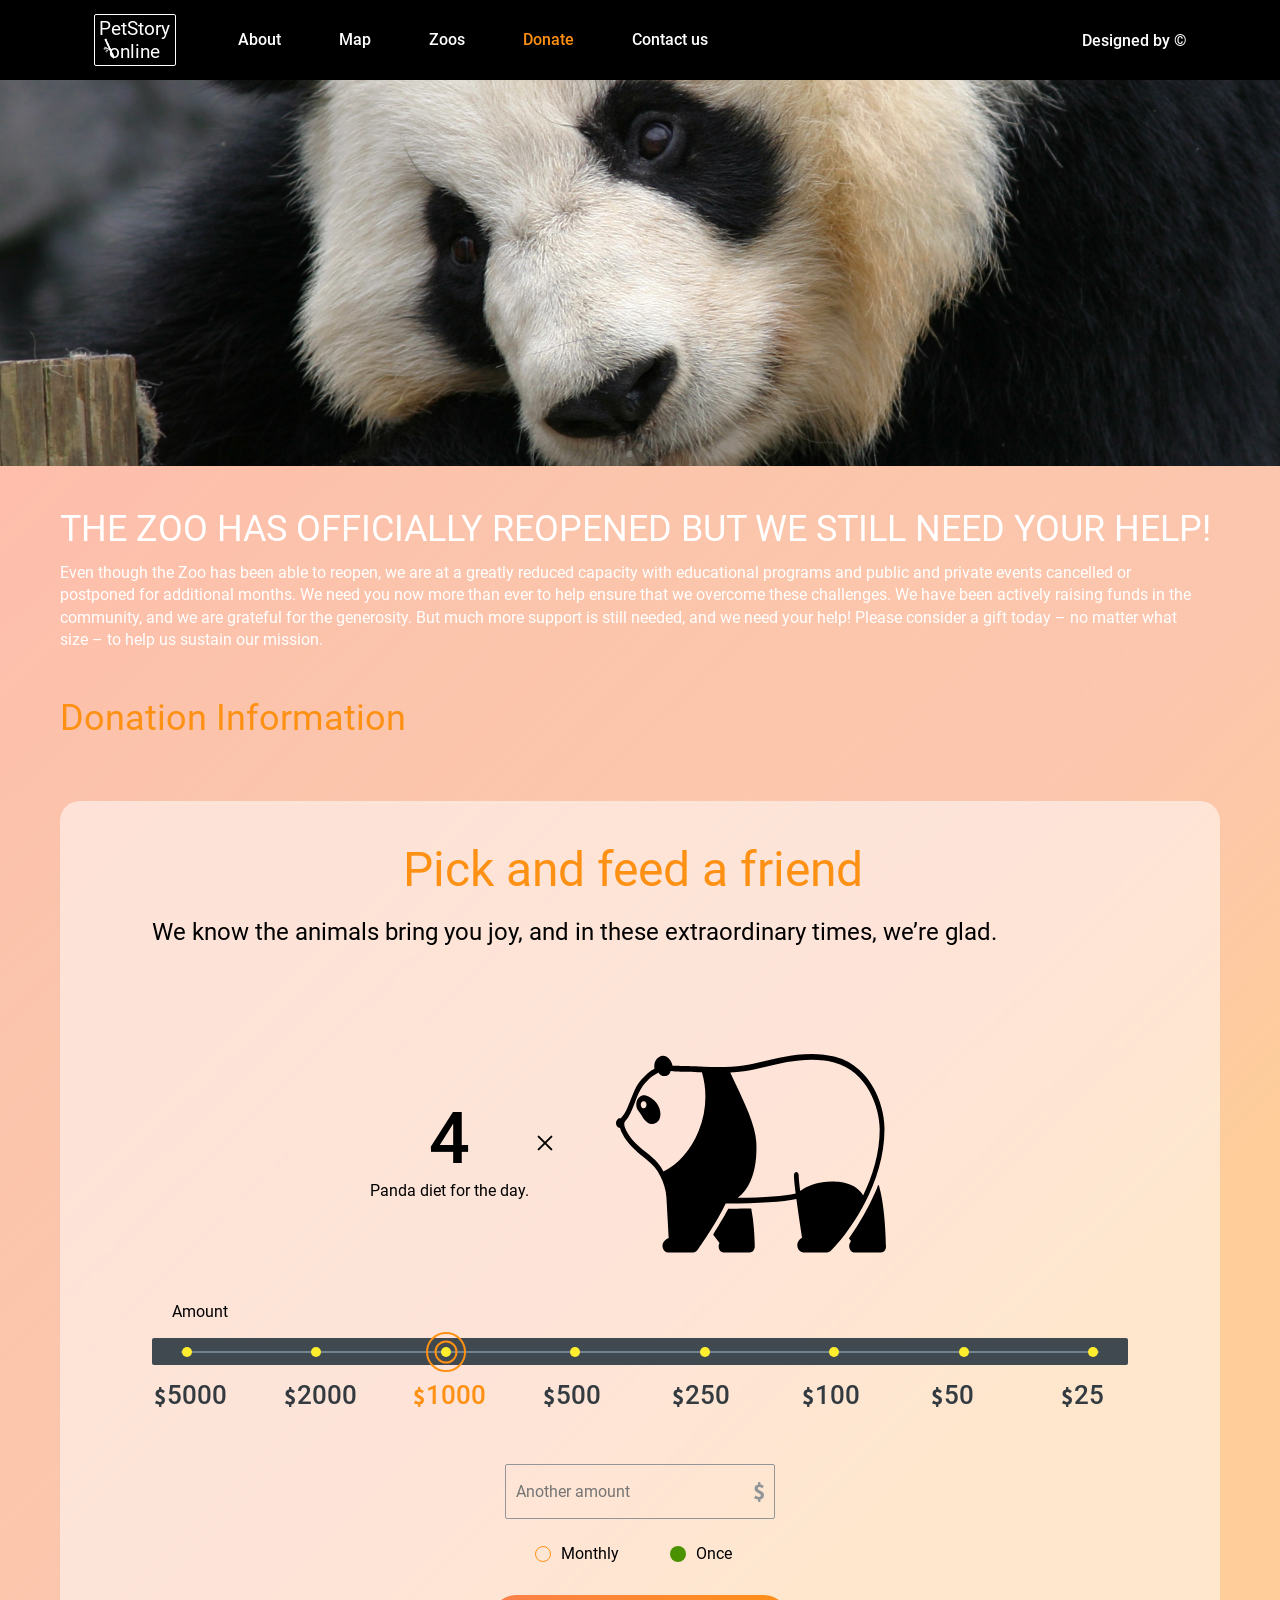
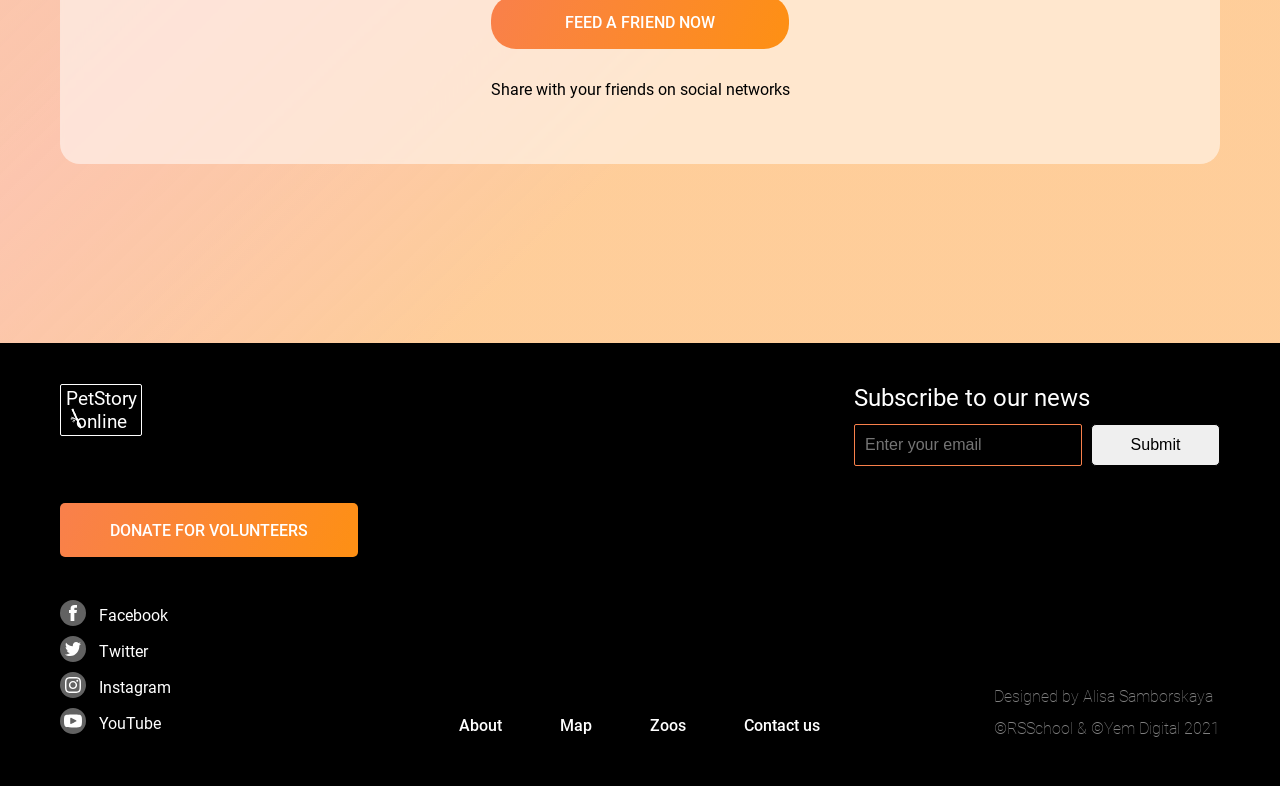
==== commit 839bfcf2: "feat: add testimonials popups" ====
--- a/online-zoo/pages/donate/index.html
+++ b/online-zoo/pages/donate/index.html
@@ -36,7 +36,7 @@
             </a>
             <nav class="burger-nav">
                 <ul class="burger-nav-list">
-                    <li><a href="#" class="burger-nav-link">About</a></li>
+                    <li><a href="../../pages/main/index.html" class="burger-nav-link">About</a></li>
                     <li><a href="#map" class="burger-nav-link">Map</a></li>
                     <li><a href="#zoos" class="burger-nav-link">Zoos</a></li>
                     <li><a href="../donate/index.html" class="burger-nav-link">Donate</a></li>
@@ -121,7 +121,7 @@
                                     </label>     
                                 </div>
                                 <div class="amount-item">
-                                    <input class="amount-radio" type="radio" id="amount-100" name="amount" value="amount">
+                                    <input class="amount-radio" type="radio" id="amount-100" name="amount" value="amount" checked>
                                     <div class="line-dot"></div>
                                     <label for="amount-100" class="form-line-label">
                                         <div class="dollar"></div>
--- a/online-zoo/pages/donate/style.css
+++ b/online-zoo/pages/donate/style.css
@@ -1147,6 +1147,10 @@
 }
 
 @media (max-width: 750px) {
+    .header .nav-wrapper .nav .nav-list {
+        gap: 28px;
+    }
+
     .form-line-label {
         width: 60px;
     }
@@ -1158,6 +1162,10 @@
 }
 
 @media (max-width: 680px) {
+    .header .nav-wrapper .nav .nav-list {
+        gap: 15px;
+    }
+
     .progress-bar {
         left: -17px;
         width: 107%;
